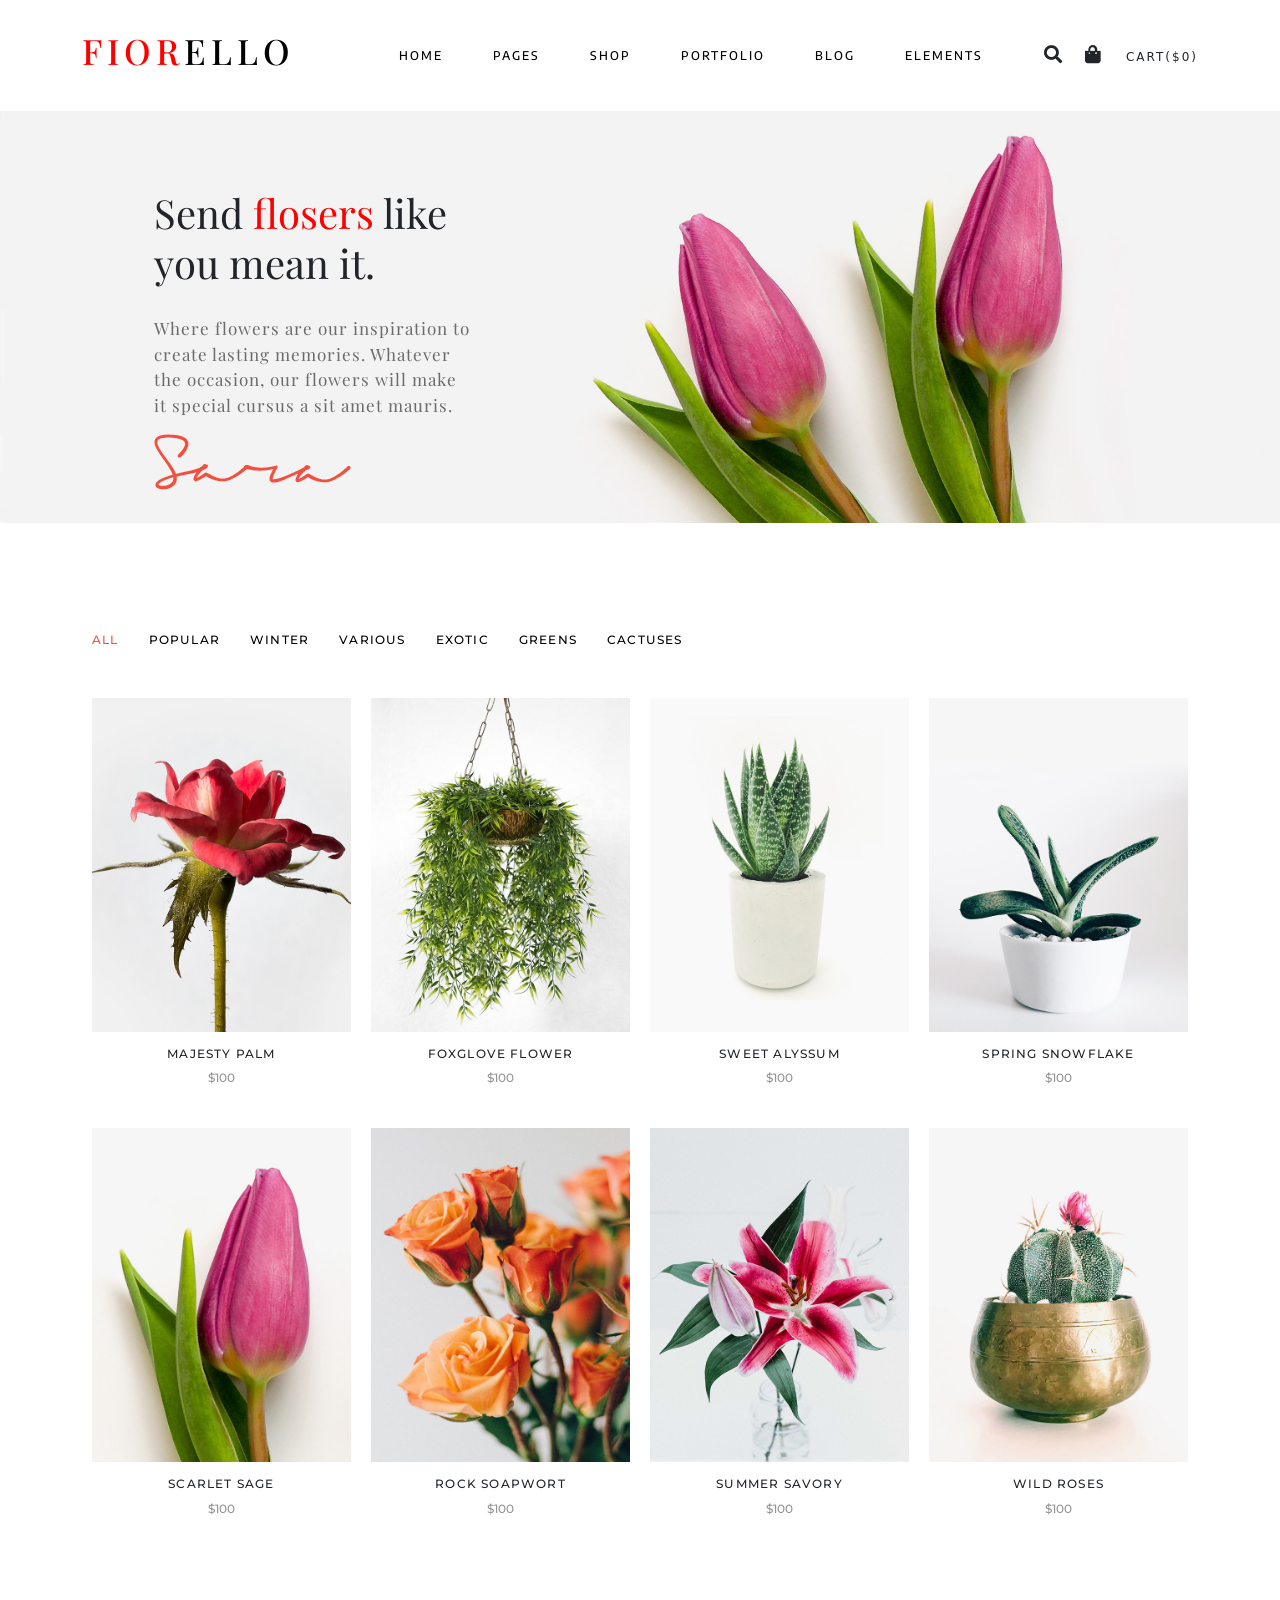
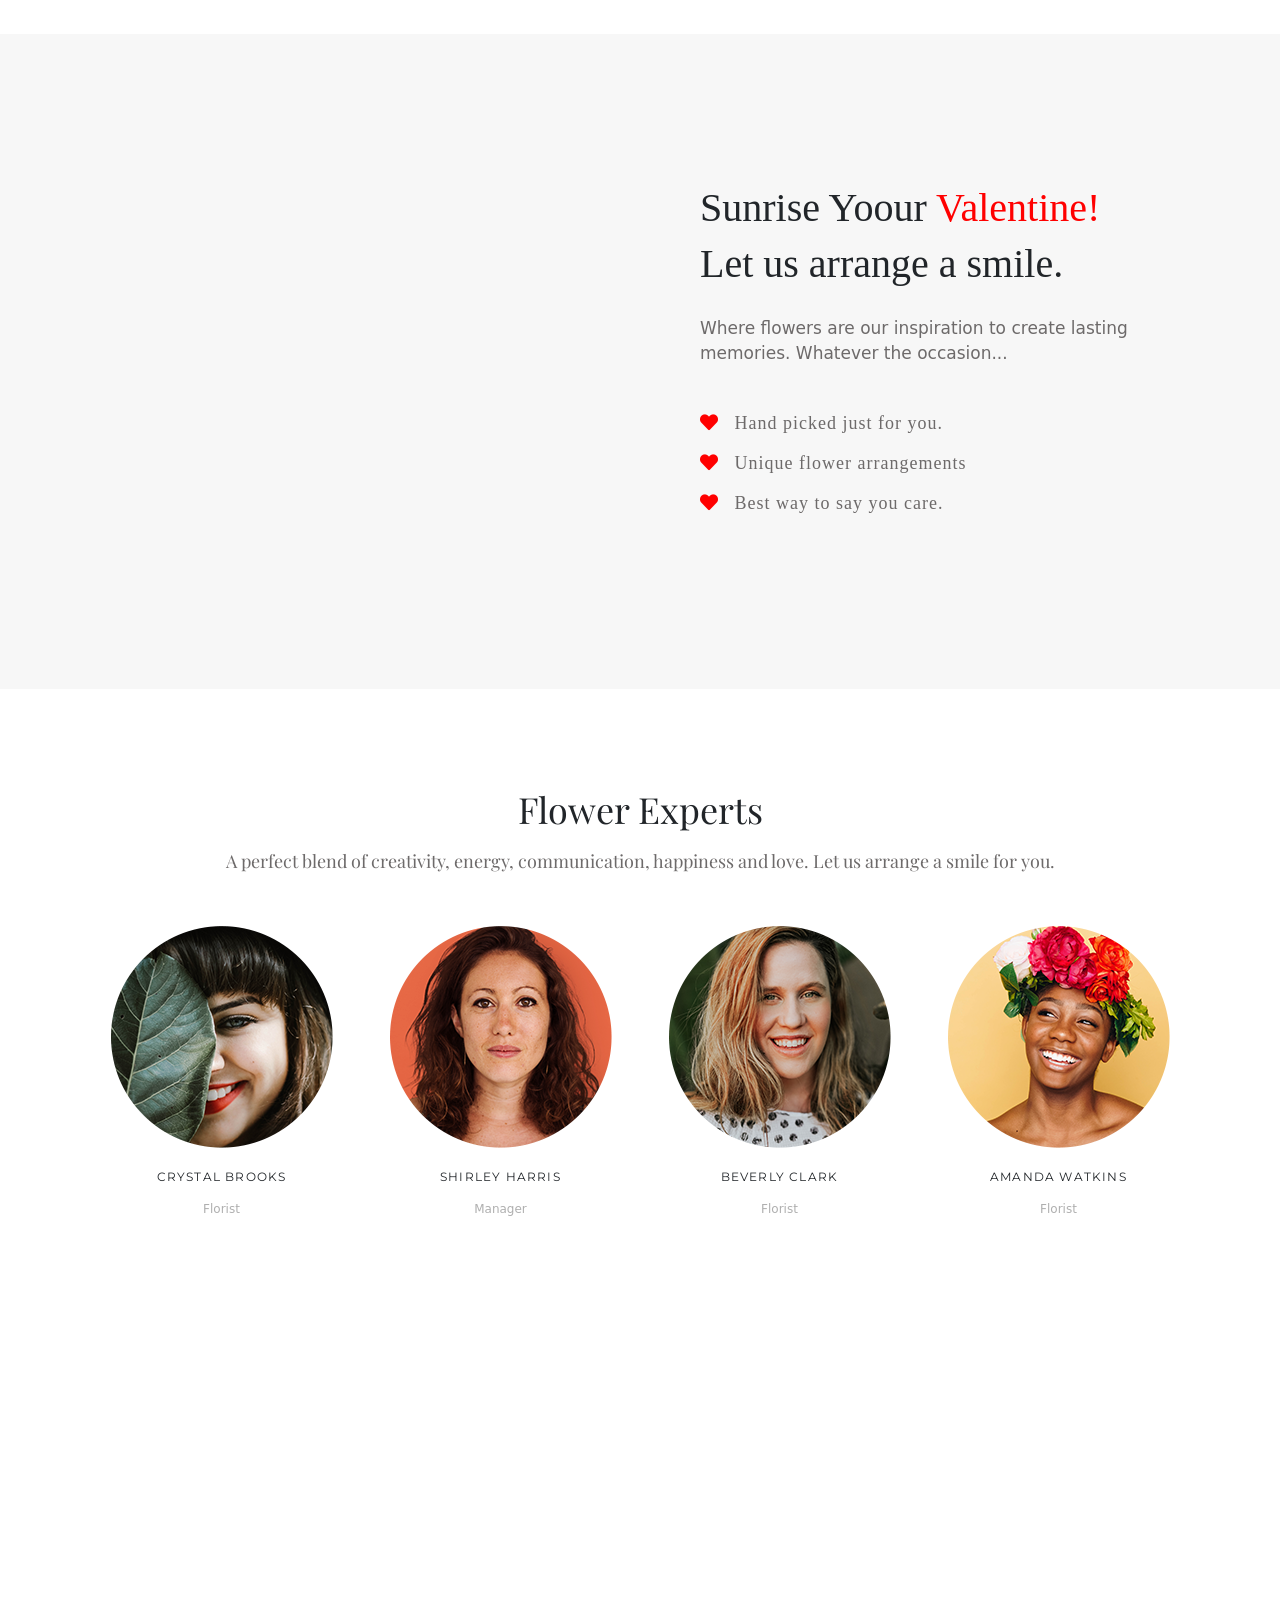
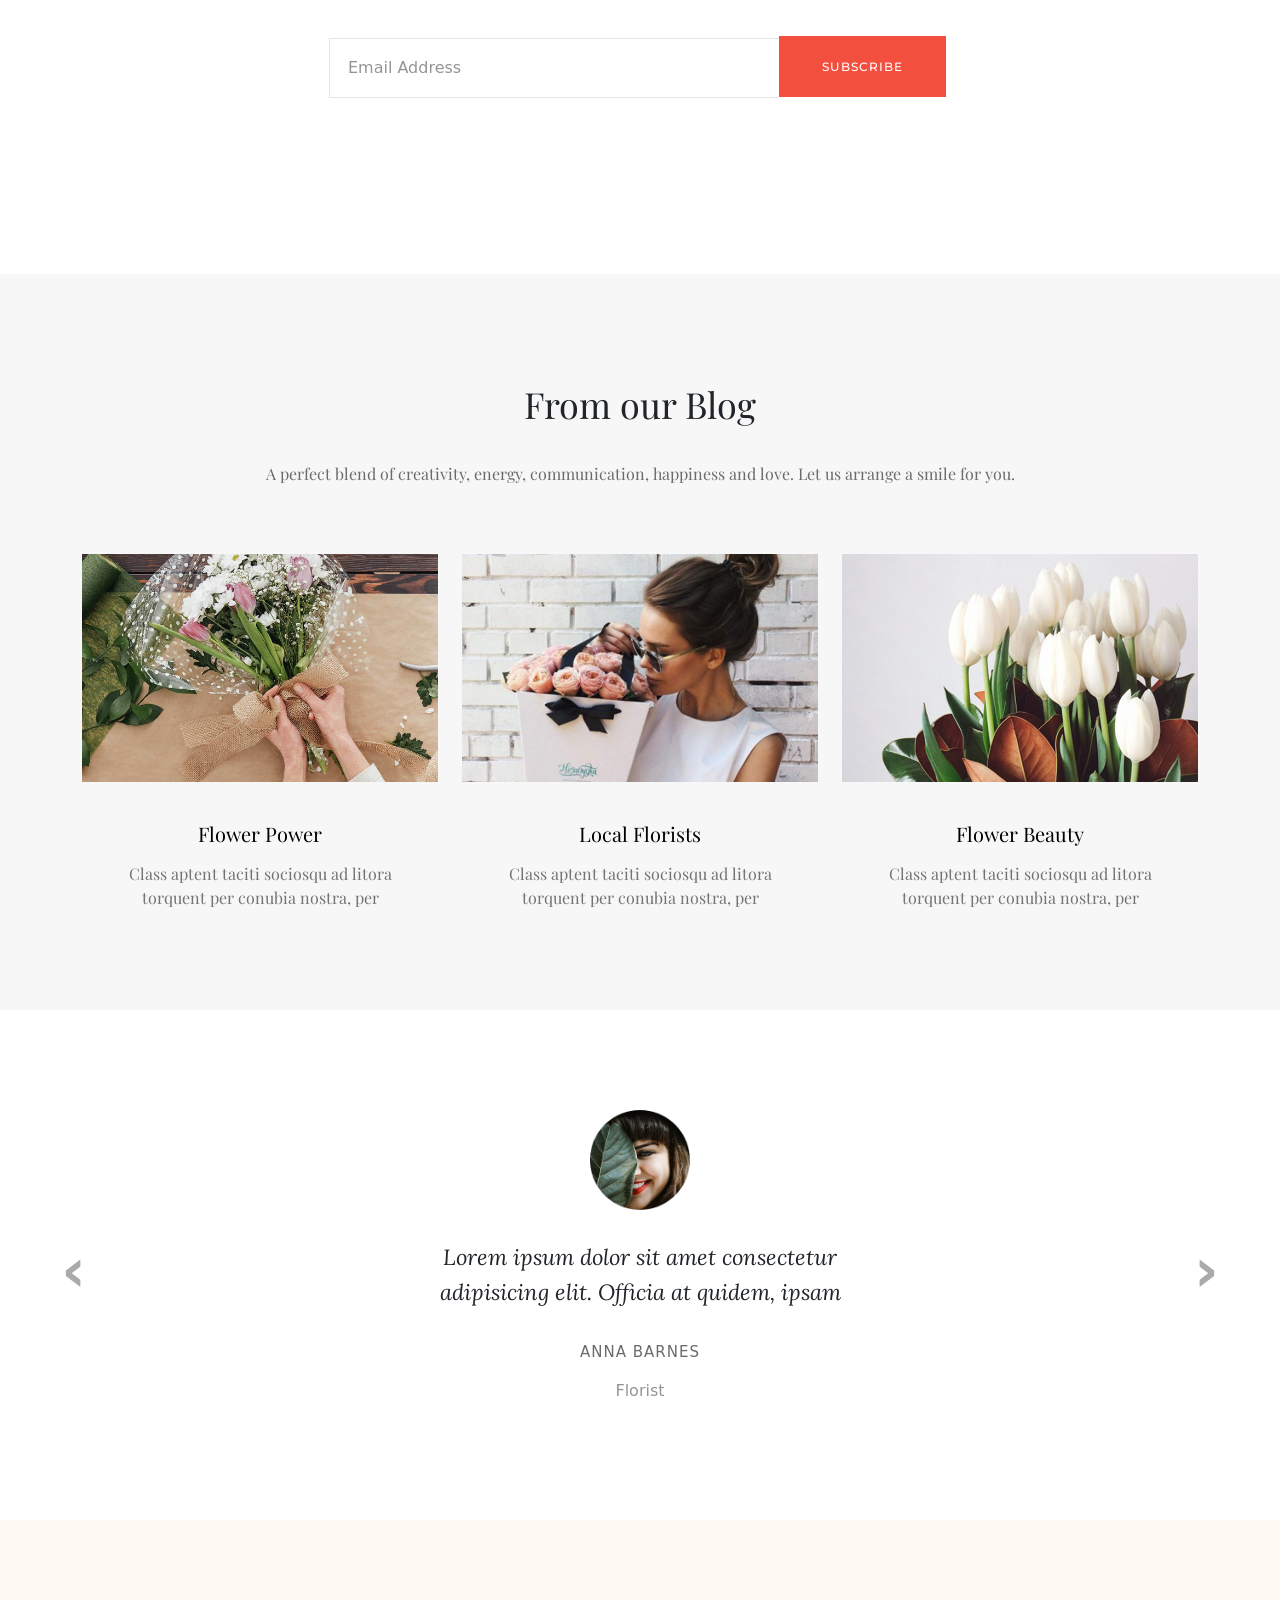
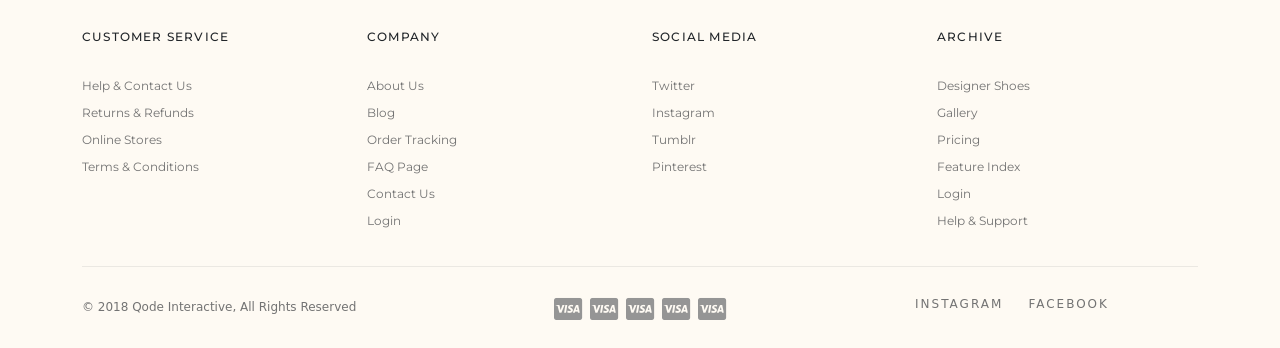
==== Home Page/index.html @ 2005b6a0 "Entrance yazi olcusu bugu,plugin duzelmis versiya" ====
<!DOCTYPE html>
<html lang="en">

<head>
    <meta charset="UTF-8">
    <meta http-equiv="X-UA-Compatible" content="IE=edge">
    <meta name="viewport" content="width=device-width, initial-scale=1.0">
    <link href="https://cdn.jsdelivr.net/npm/bootstrap@5.1.3/dist/css/bootstrap.min.css" rel="stylesheet"
        integrity="sha384-1BmE4kWBq78iYhFldvKuhfTAU6auU8tT94WrHftjDbrCEXSU1oBoqyl2QvZ6jIW3" crossorigin="anonymous">
    <link rel="stylesheet" href="https://use.fontawesome.com/releases/v5.15.4/css/all.css"
        integrity="sha384-DyZ88mC6Up2uqS4h/KRgHuoeGwBcD4Ng9SiP4dIRy0EXTlnuz47vAwmeGwVChigm" crossorigin="anonymous">

    <link rel="preconnect" href="https://fonts.googleapis.com">
    <link rel="preconnect" href="https://fonts.gstatic.com" crossorigin>
    <link rel="preconnect" href="https://fonts.googleapis.com">
    <link rel="preconnect" href="https://fonts.gstatic.com" crossorigin>
    <link
        href="https://fonts.googleapis.com/css2?family=Encode+Sans:wght@100;200;300;400;500;600;700;800&family=Montserrat:wght@400;500;600;700;800&family=Playfair+Display:wght@400;500;600;700;800&display=swap"
        rel="stylesheet">
    <link rel="preconnect" href="https://fonts.googleapis.com">
    <link rel="preconnect" href="https://fonts.gstatic.com" crossorigin>
    <link
        href="https://fonts.googleapis.com/css2?family=Encode+Sans:wght@100;200;300;400;500;600;700;800&family=Lora:ital,wght@0,400;0,500;0,600;1,400;1,500;1,600&family=Playfair+Display:ital,wght@0,400;0,500;0,600;0,700;0,800;1,400;1,500&display=swap"
        rel="stylesheet">
    <link rel="stylesheet" href="https://cdnjs.cloudflare.com/ajax/libs/OwlCarousel2/2.3.4/assets/owl.carousel.min.css"
        integrity="sha512-tS3S5qG0BlhnQROyJXvNjeEM4UpMXHrQfTGmbQ1gKmelCxlSEBUaxhRBj/EFTzpbP4RVSrpEikbmdJobCvhE3g=="
        crossorigin="anonymous" referrerpolicy="no-referrer" />
    <link rel="stylesheet" href="https://cdnjs.cloudflare.com/ajax/libs/OwlCarousel2/2.3.4/assets/owl.theme.default.css"
        integrity="sha512-OTcub78R3msOCtY3Tc6FzeDJ8N9qvQn1Ph49ou13xgA9VsH9+LRxoFU6EqLhW4+PKRfU+/HReXmSZXHEkpYoOA=="
        crossorigin="anonymous" referrerpolicy="no-referrer" />

    <link rel="stylesheet" href="./assets/SASS/main.css">
    <title>Document</title>
</head>

<body>
    <header>
        <div class="nav">
            <div class="container">
                <div class="row">
                    <div class="logo col-sm-3 col-3">
                        <h2>
                            <a href=""><span>FIOR</span>ELLO</a>
                        </h2>
                    </div>
                    <div class="nav-links col-lg-7">
                        <ul>
                            <li><a class="navAnc" href="#">HOME</a>
                                <ul class="sub">
                                    <li><a href="">Main Home</a></li>
                                    <li><a href="">Grid Home</a></li>
                                    <li><a href="">Flower Shop</a></li>
                                    <li><a href="">Animated Slider</a></li>
                                    <li><a href="">Metro Showcase</a></li>
                                    <li><a href="">Carousel Showcase</a></li>
                                    <li><a href="">Landing</a></li>
                                </ul>
                            </li>
                            <li><a class="navAnc" href="#">PAGES</a>
                                <ul class="sub">
                                    <li><a href="">About Us</a></li>
                                    <li><a href="">FAQ Page</a></li>
                                    <li><a href="">Contact Us</a></li>
                                </ul>
                            </li>

                            <!-- SHOPU DUZELTMEYE CALIS -->
                            <!-- <li><a class="navAnc" href="#">SHOP</a>
                                <ul class="dropdown-menu">
                                    <li>
                                        <div class="row">
                                            <div class="col-lg-2">
                                                <h5><a href="">Label</a></h5>
                                                <ul>
                                                    <li><a href="">item1</a></li>
                                                    <li><a href="">item1</a></li>
                                                    <li><a href="">item1</a></li>
                                                    <li><a href="">item1</a></li>
                                                    <li><a href="">item1</a></li>
                                                    <li><a href="">item1</a></li>
                                                    <li><a href="">item1</a></li>
                                                    <li><a href="">item1</a></li>
                                                    <li><a href="">item1</a></li>
                                                </ul>
                                            </div>
                                            <div class="col-lg-2">
                                                <h5><a href="">Label</a></h5>
                                                <ul>
                                                    <li><a href="">item1</a></li>
                                                    <li><a href="">item1</a></li>
                                                    <li><a href="">item1</a></li>
                                                    <li><a href="">item1</a></li>
                                                    <li><a href="">item1</a></li>
                                                </ul>
                                            </div>
                                            <div class="col-lg-2">
                                                <h5><a href="">Label</a></h5>
                                                <ul>
                                                    <li><a href="">item1</a></li>
                                                    <li><a href="">item1</a></li>
                                                    <li><a href="">item1</a></li>
                                                    <li><a href="">item1</a></li>
                                                    <li><a href="">item1</a></li>
                                                    <li><a href="">item1</a></li>
                                                    <li><a href="">item1</a></li>
                                                </ul>
                                            </div>
                                            <div class="col-lg-2">
                                                <h5><a href="">Label</a></h5>
                                                <ul>
                                                    <li><a href="">item1</a></li>
                                                    <li><a href="">item1</a></li>
                                                    <li><a href="">item1</a></li>
                                                    <li><a href="">item1</a></li>
                                                    <li><a href="">item1</a></li>
                                                    <li><a href="">item1</a></li>
                                                </ul>
                                            </div>
                                        </div>
                                    </li>
                                </ul>
                            </li> -->

                            <li><a class="navAnc" href="#">SHOP</a>
                                <ul class="sub">
                                    <li><a href="">Lorem</a></li>
                                    <li><a href="">Lorem</a></li>
                                    <li><a href="">Lorem</a></li>
                                    <li><a href="">Lorem</a></li>
                                    <li><a href="">Lorem</a></li>
                                    <li><a href="">Lorem</a></li>
                                </ul>
                            </li>
                            <li><a class="navAnc" href="#">PORTFOLIO</a>
                                <ul class="sub">
                                    <li><a href="">Standart</a></li>
                                    <li><a href="">Gallery</a></li>
                                    <li><a href="">Masonry</a></li>
                                    <li><a href="">Port Layouts <span class="navchvrnIcon"><i
                                                    class="fas fa-chevron-right"></i></span></a>
                                        <ul class="sub">
                                            <li><a href="">Two Columns</a></li>
                                            <li><a href="">Three Columns</a></li>
                                            <li><a href="">Four Columns</a></li>
                                        </ul>
                                    </li>
                                    <li><a href="">Portfolio Single <span class="navchvrnIcon"><i
                                                    class="fas fa-chevron-right"></i></span></a>
                                        <ul class="sub">
                                            <li><a href="">Lorem</a></li>
                                            <li><a href="">LoremLorem</a></li>
                                            <li><a href="">Fumns</a></li>
                                        </ul>
                                    </li>
                                </ul>
                            </li>
                            <li><a class="navAnc" href="#">BLOG</a>
                                <ul class="sub">
                                    <li><a href="">Masonry</a></li>
                                    <li><a href="">Standart</a></li>
                                    <li><a href="">Post Types</a></li>
                                </ul>
                            </li>
                            <li><a class="navAnc" href="#">ELEMENTS</a>
                                <ul class="sub">
                                    <li><a href="">Classic</a></li>
                                    <li><a href="">Infographic</a></li>
                                    <li><a href="">Interactive</a></li>
                                    <li><a href="">Typhegraphy</a></li>
                                    <li><a href="">Portfolio Single</a></li>
                                </ul>
                            </li>
                        </ul>
                    </div>

                    <div class="littleservices col-lg-2">
                        <div class="search">
                            <span><i class="fas fa-search icon"></i></span>
                        </div>
                        <div class="whishlist">
                            <p><i class="fas fa-shopping-bag icon"></i>CART($0)</p>
                        </div>
                    </div>

                    <div class="menuIcon col-sm-2 col-2">
                        <i class="fas fa-bars"></i>
                    </div>
                    <div class="menu">
                        <div class="close">
                            <i class="fas fa-times"></i>
                        </div>

                        <div class="menu-links">
                            <ul>

                                <li><a href="#" class="mlist">HOME <span><i
                                                class="fas fa-caret-right rightIcn ndeg"></i></span></a>
                                    <ul class="sub">
                                        <li><a href="">Main Home</a></li>
                                        <li><a href="">Grid Home</a></li>
                                        <li><a href="">Flower Shop</a></li>
                                        <li><a href="">Animated Slider</a></li>
                                        <li><a href="">Metro Showcase</a></li>
                                        <li><a href="">Carousel Showcase</a></li>
                                        <li><a href="">Landing</a></li>
                                    </ul>
                                </li>

                                <li><a href="#" class="mlist">PAGES<span><i
                                                class="fas fa-caret-right rightIcn ndeg"></i></span></a>
                                    <ul class="sub">
                                        <li><a href="">About Us</a></li>
                                        <li><a href="">FAQ Page</a></li>
                                        <li><a href="">Contact Us</a></li>
                                    </ul>
                                </li>

                                <li><a href="#">SHOP <span><i class="fas fa-caret-right rightIcn ndeg"></i></span></a>

                                </li>

                                <li><a href="#" class="mlist">PORTFOLIO<span><i
                                                class="fas fa-caret-right rightIcn ndeg"></i></span></a>
                                    <ul class="sub">
                                        <li><a href="">Standart</a></li>
                                        <li><a href="">Gallery</a></li>
                                        <li><a href="">Masonry</a></li>
                                        <li><a href="" class="mlist">Port Layouts</a>
                                            <ul class="sub">
                                                <li><a href="">Two Columns</a></li>
                                                <li><a href="">Three Columns</a></li>
                                                <li><a href="">Four Columns</a></li>
                                            </ul>
                                        </li>
                                        <li><a href="" class="mlist">Portfolio Single</a>
                                            <ul class="sub">
                                                <li><a href="">Lorem</a></li>
                                                <li><a href="">LoremLorem</a></li>
                                                <li><a href="">Fumns</a></li>
                                            </ul>
                                        </li>
                                    </ul>
                                </li>

                                <li><a href="#" class="mlist">BLOG<span><i
                                                class="fas fa-caret-right rightIcn ndeg rightIcn ndeg"></i></span></a>
                                    <ul class="sub">
                                        <li><a href="">Masonry</a></li>
                                        <li><a href="">Standart</a></li>
                                        <li><a href="">Post Types</a></li>
                                    </ul>
                                </li>

                                <li><a href="#" class="mlist">ELEMENTS<span><i
                                                class="fas fa-caret-right rightIcn ndeg"></i></span></a>
                                    <ul class="sub">
                                        <li><a href="">Classic</a></li>
                                        <li><a href="">Infographic</a></li>
                                        <li><a href="">Interactive</a></li>
                                        <li><a href="">Typhegraphy</a></li>
                                        <li><a href="">Portfolio Single</a></li>
                                    </ul>
                                </li>

                            </ul>
                        </div>
                    </div>
                </div>
            </div>
        </div>
    </header>

    <section id="entrance">
        <div class="content col-xl-3 col-lg-4 col-md-4">
            <h3 class="heading">Send <span>flosers </span>like you mean it.</h3>
            <div class="info ">
                <p>Where flowers are our inspiration to create lasting memories. Whatever the occasion,
                    our
                    flowers will make it special cursus a sit amet mauris. </p>
            </div>
            <div class="img">
                <img src="./assets/images/h2-sign-img.png" alt="">
            </div>
        </div>

        <div class="main">
            <div id="slidertype1" style="display:none">
                <img src=".//assets/images/h3-slider-background.jpg" alt="">
            </div>
            <div id="slidertype2" style="display:none">
                <img src="./assets/images/h3-slider-background-2.jpg" alt="">
            </div>
            <div id="slidertype3" style="display:none">
                <img src="./assets/images/h3-slider-background-3.jpg" alt="">
            </div>
        </div>
    </section>
    <section id="products">
        <div class="container">
            <div class="row">
                <div class="products">
                    <div class="top">
                        <div class="headcategory">
                            <ul>
                                <div class="category-title active" id="all">
                                    <li>ALL</li>
                                </div>
                                <div class="category-title" id="popular">
                                    <li>POPULAR</li>
                                </div>
                                <div class="category-title" id="winter">
                                    <li>WINTER</li>
                                </div>
                                <div class="category-title" id="various">
                                    <li>VARIOUS</li>
                                </div>
                                <div class="category-title" id="exotic">
                                    <li>EXOTIC</li>
                                </div>
                                <div class="category-title" id="greens">
                                    <li>GREENS</li>
                                </div>
                                <div class="category-title" id="cactuses">
                                    <li>CACTUSES</li>
                                </div>
                            </ul>
                        </div>
                        <!-- <div class="filter col-lg-6">
                            <ul>
                                <li> <a href="">FILTER</a>
                                    <div class="filterby">

                                    </div>
                                </li>
                            </ul>
                        </div> -->
                    </div>

                    <div class="posts-collect">

                        <div class="all popular winter greens col-lg-3 col-md-4 col-sm-6">
                            <div class="post-img">
                                <img src="./assets/images/shop-7-img.jpg" alt="">
                            </div>
                            <div class="flower-info">
                                <h5 class="name">MAJESTY PALM</h5>
                                <p class="price">$100</p>
                            </div>
                        </div>

                        <div class="all popular winter col-lg-3 col-md-4 col-sm-6">
                            <div class="post-img">
                                <img src="./assets/images/shop-8-img.jpg" alt="">
                            </div>
                            <div class="flower-info">
                                <h5 class="name">FOXGLOVE FLOWER</h5>
                                <p class="price">$100</p>
                            </div>
                        </div>
                        <div class="all popular winter col-lg-3 col-md-4 col-sm-6">
                            <div class="post-img">
                                <img src="./assets/images/shop-9-img.jpg" alt="">
                            </div>
                            <div class="flower-info">
                                <h5 class="name">SWEET ALYSSUM</h5>
                                <p class="price">$100</p>
                            </div>
                        </div>

                        <div class="all popular greens col-lg-3 col-md-4 col-sm-6">
                            <div class="post-img">
                                <img src="./assets/images/shop-10-img.jpg" alt="">
                            </div>
                            <div class="flower-info">
                                <h5 class="name">SPRING SNOWFLAKE</h5>
                                <p class="price">$100</p>
                            </div>
                        </div>
                        <div class="all popular various exotic col-lg-3 col-md-4 col-sm-6">
                            <div class="post-img">
                                <img src="./assets/images/shop-11-img.jpg" alt="">
                            </div>
                            <div class="flower-info">
                                <h5 class="name">SCARLET SAGE</h5>
                                <p class="price">$100</p>
                            </div>
                        </div>
                        <div class="all various cactuses col-lg-3 col-md-4 col-sm-6">
                            <div class="post-img">
                                <img src="./assets/images/shop-12-img.jpg" alt="">
                            </div>
                            <div class="flower-info">
                                <h5 class="name">ROCK SOAPWORT</h5>
                                <p class="price">$100</p>
                            </div>
                        </div>
                        <div class="all various greens col-lg-3 col-md-4 col-sm-6">
                            <div class="post-img">
                                <img src="./assets/images/shop-13-img.jpg" alt="">
                            </div>
                            <div class="flower-info">
                                <h5 class="name">SUMMER SAVORY</h5>
                                <p class="price">$100</p>
                            </div>
                        </div>
                        <div class="all various exotic col-lg-3 col-md-4 col-sm-6">
                            <div class="post-img">
                                <img src="./assets/images/shop-14-img.jpg" alt="">
                            </div>
                            <div class="flower-info">
                                <h5 class="name">WILD ROSES</h5>
                                <p class="price">$100</p>
                            </div>
                        </div>
                    </div>
                </div>
            </div>
        </div>

    </section>
    <section id="valentine">
        <div class="container">
            <div class="row">
                <div class="movie col-lg-6">
                    <iframe width="660" height="415" src="https://www.youtube.com/embed/K-0cjGCNYfs"
                        title="YouTube video player" frameborder="0"
                        allow="accelerometer; autoplay; clipboard-write; encrypted-media; gyroscope; picture-in-picture"
                        allowfullscreen></iframe>
                </div>
                <div class="content col-lg-6">
                    <div class="heading">
                        <h2>Sunrise Yoour <span>Valentine!</span></h2>
                        <h2>Let us arrange a smile.</h2>
                    </div>
                    <div class="info">
                        <p>Where flowers are our inspiration to create lasting memories. Whatever the occasion...</p>
                    </div>
                    <div class="vlist">
                        <ul>
                            <li><span><i class="fas fa-heart"></i></span> Hand picked just for you.</li>
                            <li><span><i class="fas fa-heart"></i></span> Unique flower arrangements</li>
                            <li><span><i class="fas fa-heart"></i></span> Best way to say you care.</li>
                        </ul>
                    </div>
                </div>
            </div>
        </div>
    </section>
    <section id="experts">
        <div class="container">
            <h1 class="heading">
                Flower Experts
            </h1>
            <p class="info">A perfect blend of creativity, energy, communication, happiness and love. Let us arrange a
                smile for you.
            </p>
            <div class="row">
                <div class="box-container">
                    <div class="box col-lg-3 col-sm-6 col-md-6">
                        <img src="./assets/images/h3-team-img-1.png" alt="">
                        <h4>CRYSTAL BROOKS</h4>
                        <p class="work">Florist</p>
                    </div>
                    <div class="box col-lg-3 col-sm-6 col-md-6">
                        <img src="./assets/images/h3-team-img-2.png" alt="">
                        <h4>SHIRLEY HARRIS</h4>
                        <p class="work">Manager</p>
                    </div>
                    <div class="box col-lg-3 col-sm-6 col-md-6">
                        <img src="./assets/images/h3-team-img-3.png" alt="">
                        <h4>BEVERLY CLARK</h4>
                        <p class="work">Florist</p>
                    </div>
                    <div class="box col-lg-3 col-sm-6 col-md-6">
                        <img src="./assets/images/h3-team-img-4.png" alt="">
                        <h4>AMANDA WATKINS</h4>
                        <p class="work">Florist</p>
                    </div>
                </div>
            </div>
        </div>
    </section>
    <section id="subscribe">
        <div class="parallax-window Subscribe" data-parallax="scroll"
            data-image-src="./assets/images/h3-background-img.jpg">
            <div class="content">
                <h3>Join The Colorful Bunch!</h3>
                <div class="beeingsubs">
                    <input class="subsEmail" type="email" required placeholder="Email Address">
                    <input class="subEmbtn" type="submit" value="SUBSCRIBE">
                </div>
            </div>
        </div>
    </section>
    <section id="blogposts">
        <div class="container">
            <div class="blogUp">
                <h3>From our Blog</h3>
                <p>A perfect blend of creativity, energy, communication, happiness and love. Let us arrange a smile for
                    you.</p>
            </div>
            <div class="row">
                <div class="blog col-lg-4 col-md-6 col-sm-6 col-12"><a href="">
                        <figure><img class="img" src="./assets/images/blog-feature-img-1.jpg" alt=""></figure>

                    </a>
                    <div class="heading">
                        <a href="">
                            <h4>Flower Power</h4>
                        </a>
                    </div>
                    <div class="info">Class aptent taciti sociosqu ad litora torquent per conubia nostra, per</div>
                </div>

                <div class="blog col-lg-4 col-md-6 col-sm-6 col-12"><a href="">
                        <figure>
                            <img class="img" src="./assets/images/blog-feature-img-3.jpg" alt="">
                        </figure>

                    </a>
                    <div class="heading">
                        <a href="">
                            <h4>Local Florists</h4>
                        </a>
                    </div>
                    <div class="info">Class aptent taciti sociosqu ad litora torquent per conubia nostra, per</div>
                </div>

                <div class="blog col-lg-4 col-md-6 col-sm-6 col-12"><a href="">
                        <figure><img class="img" src="./assets/images/blog-feature-img-4.jpg" alt=""></figure>
                    </a>
                    <div class="heading">
                        <a href="">
                            <h4>Flower Beauty</h4>
                        </a>
                    </div>
                    <div class="info">Class aptent taciti sociosqu ad litora torquent per conubia nostra, per</div>
                </div>

            </div>
        </div>
    </section>
    <section id="reviews">
        <div class="owl-carousel owl-theme">
            <div class="item ">
                <div class="Slide">
                    <img src="./assets/images/h3-team-img-1.png" alt="">
                    <p class="info">Lorem ipsum dolor sit amet consectetur adipisicing elit. Officia at quidem,
                        ipsam
                    </p>
                    <p class="name">ANNA BARNES</p>
                    <p class="work">Florist</p>
                </div>
            </div>
            <div class="item">
                <div class="Slide">
                    <img src="./assets/images/h3-team-img-2.png" alt="">
                    <p class="info">Lorem ipsum dolor sit amet consectetur adipisicing elit. Officia at quidem,
                        ipsam
                    </p>
                    <p class="name">ANNA BARNES</p>
                    <p class="work">Florist</p>
                </div>
            </div>
        </div>
    </section>
    <footer>
        <div class="container">
            <div class="row">
                <div class="customservice col-lg-3 col-md-6 col-sm-6">
                    <h5>CUSTOMER SERVICE</h5>
                    <ul>
                        <li><a href="">Help & Contact Us</a></li>
                        <li><a href="">Returns & Refunds</a></li>
                        <li><a href="">Online Stores</a></li>
                        <li><a href="">Terms & Conditions</a></li>
                    </ul>
                </div>
                <div class="company col-lg-3 col-md-6 col-sm-6">
                    <h5>COMPANY</h5>
                    <ul>
                        <li><a href="">About Us</a></li>
                        <li><a href="">Blog</a></li>
                        <li><a href="">Order Tracking</a></li>
                        <li><a href="">FAQ Page</a></li>
                        <li><a href="">Contact Us</a></li>
                        <li><a href="">Login</a></li>
                    </ul>
                </div>
                <div class="socialmedia col-lg-3 col-md-6 col-sm-6">
                    <h5>SOCIAL MEDIA</h5>
                    <ul>
                        <li><a href="">Twitter</a></li>
                        <li><a href="">Instagram</a></li>
                        <li><a href="">Tumblr</a></li>
                        <li><a href="">Pinterest</a></li>
                    </ul>
                </div>
                <div class="archive col-lg-3 col-md-6 col-sm-6">
                    <h5>ARCHIVE</h5>
                    <ul>
                        <li><a href="">Designer Shoes</a></li>
                        <li><a href="">Gallery</a></li>
                        <li><a href="">Pricing</a></li>
                        <li><a href="">Feature Index</a></li>
                        <li><a href="">Login</a></li>
                        <li><a href="">Help & Support</a></li>
                    </ul>
                </div>
            </div>
            <hr style="color: rgb(177, 176, 176);">
            <div class="bottom-footer">
                <div class="info col-lg-4 col-md-4 col-sm-12 col-12">
                    <p>© 2018 Qode Interactive, All Rights Reserved</p>
                </div>
                <div class="bankCards col-lg-4 col-md-4  col-sm-12 col-12">
                    <i class="fab fa-cc-visa"></i>
                    <i class="fab fa-cc-visa"></i>
                    <i class="fab fa-cc-visa"></i>
                    <i class="fab fa-cc-visa"></i>
                    <i class="fab fa-cc-visa"></i>
                </div>
                <div class="socials col-lg-4 col-md-4 col-sm-12 col-12">
                    <a href="">INSTAGRAM</a>
                    <a href="">FACEBOOK</a>
                </div>
            </div>
        </div>
    </footer>


    <!-- plugin sirasi pozulduqca butun her sey bir birine qarisir -->
    <!-- jquery -->
    <script src="https://cdnjs.cloudflare.com/ajax/libs/jquery/3.6.0/jquery.min.js"
        integrity="sha512-894YE6QWD5I59HgZOGReFYm4dnWc1Qt5NtvYSaNcOP+u1T9qYdvdihz0PPSiiqn/+/3e7Jo4EaG7TubfWGUrMQ=="
        crossorigin="anonymous" referrerpolicy="no-referrer"></script>
    <!-- parallax -->
    <script src="./assets/JS/parallax.js"></script>
    <!-- js  -->
    <script src="./assets/JS/script.js"></script>
    <!-- fadein -->
    <script src="https://code.jquery.com/jquery-2.2.0.min.js"></script>
    <script src="./fadein/Fadeplugin.js"></script>
    <script type="text/javascript" src="slide.js" charset="UTF-8"></script>

    <!-- owl carousel -->
    <script src="https://cdnjs.cloudflare.com/ajax/libs/OwlCarousel2/2.3.4/owl.carousel.min.js"
        integrity="sha512-bPs7Ae6pVvhOSiIcyUClR7/q2OAsRiovw4vAkX+zJbw3ShAeeqezq50RIIcIURq7Oa20rW2n2q+fyXBNcU9lrw=="
        crossorigin="anonymous" referrerpolicy="no-referrer"></script>




</body>

</html>
---- Home Page/assets/SASS/main.css ----
* {
  margin: 0px;
  padding: 0px;
  -webkit-box-sizing: border-box;
          box-sizing: border-box;
}

html {
  scroll-behavior: smooth;
}

body {
  height: 100vh;
}

header {
  background-color: #fff;
  position: -webkit-sticky;
  position: sticky;
  top: 0px;
  z-index: 10000;
}

header .container {
  padding-top: 30px;
  padding-bottom: 30px;
}

header .container .row {
  -webkit-box-pack: justify;
      -ms-flex-pack: justify;
          justify-content: space-between;
}

header .container .row .logo {
  display: -webkit-box;
  display: -ms-flexbox;
  display: flex;
  -webkit-box-align: center;
      -ms-flex-align: center;
          align-items: center;
  margin: 0px;
}

header .container .row .logo h2 a {
  font-family: "Playfair Display", serif;
  text-decoration: none;
  letter-spacing: 5px;
  font-size: 35px;
  color: black;
}

header .container .row .logo h2 a span {
  color: red;
}

header .container .row .nav-links {
  display: -webkit-box;
  display: -ms-flexbox;
  display: flex;
  -webkit-box-pack: end;
      -ms-flex-pack: end;
          justify-content: flex-end;
  -webkit-box-align: center;
      -ms-flex-align: center;
          align-items: center;
}

header .container .row .nav-links ul {
  display: -webkit-box;
  display: -ms-flexbox;
  display: flex;
  margin: 0px;
  padding: 0px;
}

header .container .row .nav-links ul .navchvrnIcon {
  position: absolute;
  right: 25px;
  font-size: 8px;
}

header .container .row .nav-links ul .navAnc {
  color: black !important;
}

header .container .row .nav-links ul li {
  background: white;
  position: relative;
  line-height: 20px;
  list-style: none;
  display: inline-block;
}

header .container .row .nav-links ul li a {
  display: block;
  text-decoration: none;
  color: #737373;
  font-family: "Encode Sans", sans-serif;
  letter-spacing: 2px;
  font-size: 75%;
  font-weight: 500;
  padding: 0 25px;
  height: 100%;
  line-height: 40px;
}

header .container .row .nav-links ul li ul {
  list-style: none;
  padding: 0px;
  display: none;
  position: absolute;
}

header .container .row .nav-links ul li ul li {
  line-height: 30px;
  position: relative;
  display: list-item;
  width: 200px;
}

header .container .row .nav-links ul li ul li ul {
  left: 200px;
}

header .container .row .nav-links ul li ul li ul li {
  position: relative;
  top: -50px;
}

header .container .row .littleservices {
  display: -webkit-box;
  display: -ms-flexbox;
  display: flex;
  -webkit-box-align: center;
      -ms-flex-align: center;
          align-items: center;
  -webkit-box-pack: end;
      -ms-flex-pack: end;
          justify-content: flex-end;
}

header .container .row .littleservices .search {
  cursor: pointer;
  margin-right: 23px;
}

header .container .row .littleservices .search .icon {
  font-size: 18px;
}

header .container .row .littleservices .whishlist {
  cursor: pointer;
}

header .container .row .littleservices .whishlist p {
  margin: 0px;
  letter-spacing: 2px;
  font-size: 75%;
}

header .container .row .littleservices .whishlist p i {
  font-size: 18px;
  margin-right: 23px;
}

header .container .row .menuIcon {
  display: none;
}

header .container .row .menu {
  display: none;
  -webkit-transform: translateX(100%);
          transform: translateX(100%);
  background-color: white;
  position: fixed;
  top: 0;
  right: 0;
  height: 100vh;
  width: 400px;
  -webkit-transition: 0.3s;
  transition: 0.3s;
  overflow: hidden;
  padding: 56px 51px 80px 75px;
}

header .container .row .menu .close {
  position: absolute;
  top: 20px;
  right: 20px;
}

header .container .row .menu .close i {
  color: red;
  font-size: 18px;
  cursor: pointer;
}

header .container .row .menu .menu-links ul {
  padding: 0px;
}

header .container .row .menu .menu-links ul span {
  font-size: 12px;
  margin-left: 5px;
}

header .container .row .menu .menu-links ul li {
  list-style: none;
}

header .container .row .menu .menu-links ul li .sub li a {
  color: gray;
  font-size: 14px;
}

header .container .row .menu .menu-links ul li a {
  text-decoration: none;
  color: black;
  line-height: 3;
}

.active {
  -webkit-transform: translateX(0%) !important;
          transform: translateX(0%) !important;
}

.ndeg {
  -webkit-transform: rotate(0deg);
          transform: rotate(0deg);
  -webkit-transition: -webkit-transform 200ms cubic-bezier(0.4, 0, 0.2, 1) 0ms;
  transition: -webkit-transform 200ms cubic-bezier(0.4, 0, 0.2, 1) 0ms;
  transition: transform 200ms cubic-bezier(0.4, 0, 0.2, 1) 0ms;
  transition: transform 200ms cubic-bezier(0.4, 0, 0.2, 1) 0ms, -webkit-transform 200ms cubic-bezier(0.4, 0, 0.2, 1) 0ms;
}

.udeg {
  -webkit-transform: rotate(90deg);
          transform: rotate(90deg);
  -webkit-transition: -webkit-transform 200ms cubic-bezier(0.4, 0, 0.2, 1) 0ms;
  transition: -webkit-transform 200ms cubic-bezier(0.4, 0, 0.2, 1) 0ms;
  transition: transform 200ms cubic-bezier(0.4, 0, 0.2, 1) 0ms;
  transition: transform 200ms cubic-bezier(0.4, 0, 0.2, 1) 0ms, -webkit-transform 200ms cubic-bezier(0.4, 0, 0.2, 1) 0ms;
}

#entrance {
  padding-bottom: 100px;
  position: relative;
}

#entrance .main {
  max-width: 100vw !important;
  -ms-flex-item-align: center;
      -ms-grid-row-align: center;
      align-self: center;
}

#entrance .main img {
  width: 100% !important;
}

#entrance .content {
  z-index: 2;
  position: absolute;
  -webkit-transform: translateY(-50);
          transform: translateY(-50);
  top: 15%;
  left: 12%;
  max-height: 100%;
}

#entrance .content .heading {
  font-family: "Playfair Display", serif;
  font-size: 40px;
  line-height: 50px;
  font-weight: 400;
}

#entrance .content .heading span {
  font-family: "Playfair Display", serif;
  color: red;
}

#entrance .content .info {
  padding-top: 20px;
  font-family: "Playfair Display", serif;
  letter-spacing: 1px;
  color: #6d6a6a;
  font-size: 17px;
}

#entrance .content .img {
  top: 10px;
  width: 197px;
  height: 56px;
}

#products {
  padding-bottom: 100px;
}

#products .products .top {
  display: -webkit-box;
  display: -ms-flexbox;
  display: flex;
}

#products .products .top .headcategory {
  display: -webkit-box;
  display: -ms-flexbox;
  display: flex;
}

#products .products .top .headcategory ul {
  display: -webkit-box;
  display: -ms-flexbox;
  display: flex;
  -ms-flex-wrap: wrap;
      flex-wrap: wrap;
  -webkit-box-pack: start;
      -ms-flex-pack: start;
          justify-content: flex-start;
  padding-left: 0px;
}

#products .products .top .headcategory ul .active li {
  color: #f34f3f !important;
}

#products .products .top .headcategory ul .category-title {
  padding: 2px 15px;
}

#products .products .top .headcategory ul .category-title:first-child {
  padding-left: 10px !important;
}

#products .products .top .headcategory ul .category-title li {
  cursor: pointer;
  background: white;
  list-style: none;
  line-height: 30px;
  font-size: 12px;
  letter-spacing: 0.1em;
  text-decoration: none;
  color: black;
  text-transform: uppercase;
  font-weight: 500;
  font-family: "Montserrat", sans-serif;
  -webkit-transition: 0.3s;
  transition: 0.3s;
}

#products .products .top .headcategory ul .category-title li:hover {
  color: #f34f3f;
}

#products .products .top .filter ul li {
  background: white;
  list-style: none;
}

#products .products .top .filter ul li a {
  font-size: 12px;
  letter-spacing: 0.1em;
  text-decoration: none;
  color: black;
  text-transform: uppercase;
  font-weight: 500;
  font-family: "Montserrat", sans-serif;
}

#products .products .posts-collect {
  display: -webkit-box;
  display: -ms-flexbox;
  display: flex;
  -ms-flex-wrap: wrap;
      flex-wrap: wrap;
  -webkit-box-pack: start;
      -ms-flex-pack: start;
          justify-content: flex-start;
}

#products .products .posts-collect .all {
  padding: 0px 10px;
}

#products .products .posts-collect .all .post-img {
  padding-top: 25px;
}

#products .products .posts-collect .all .post-img img {
  width: 100%;
}

#products .products .posts-collect .all .name {
  padding-top: 15px;
  text-align: center;
  font-size: 12px;
  letter-spacing: 0.1em;
  font-weight: 500;
  font-family: "Montserrat", sans-serif;
}

#products .products .posts-collect .all .price {
  text-align: center;
  font-size: 12px;
  font-weight: 500;
  font-family: "Montserrat", sans-serif;
  color: #959595;
}

#valentine {
  padding-top: 120px;
  padding-bottom: 120px;
  background-color: #f7f7f7;
}

#valentine .row {
  -webkit-box-align: center;
      -ms-flex-align: center;
          align-items: center;
}

#valentine .row .movie {
  display: -webkit-box;
  display: -ms-flexbox;
  display: flex;
  -webkit-box-pack: center;
      -ms-flex-pack: center;
          justify-content: center;
}

#valentine .row .content {
  padding-left: 60px;
}

#valentine .row .content .heading h2 {
  font-family: serif;
  font-size: 40px;
}

#valentine .row .content .heading h2 span {
  color: red;
}

#valentine .row .content .info {
  padding-top: 20px;
  padding-bottom: 20px;
  color: #6d6a6a;
  font-size: 17px;
}

#valentine .row .content .vlist ul {
  padding-left: 0px;
  line-height: 40px;
  list-style: none;
}

#valentine .row .content .vlist ul li {
  color: #6d6a6a;
  font-size: 18px;
  font-family: serif;
  letter-spacing: 1px;
}

#valentine .row .content .vlist ul li span {
  font-size: 18px;
  margin-right: 10px;
  color: red;
}

#experts .container {
  text-align: center;
}

#experts .container h1 {
  padding-top: 100px;
  font-weight: 400;
  line-height: 40px;
  font-family: "Playfair Display", serif;
  font-size: 36px;
}

#experts .container .info {
  margin: 18px 0 0;
  font-size: 18px;
  color: #6d6a6a;
  font-family: "Playfair Display", serif;
  line-height: 29px;
}

#experts .container .row .box-container {
  display: -webkit-box;
  display: -ms-flexbox;
  display: flex;
  -ms-flex-wrap: wrap;
      flex-wrap: wrap;
  -webkit-box-pack: space-evenly;
      -ms-flex-pack: space-evenly;
          justify-content: space-evenly;
}

#experts .container .row .box-container .box {
  padding-top: 50px;
  -webkit-box-sizing: border-box;
          box-sizing: border-box;
  text-align: center;
}

#experts .container .row .box-container .box img {
  width: 222px;
  height: 222px;
  max-width: 222px;
}

#experts .container .row .box-container .box h4 {
  padding-top: 22px;
  font-size: 12px;
  font-weight: 400;
  letter-spacing: 0.1em;
  font-family: "Montserrat", sans-serif;
}

#experts .container .row .box-container .box .work {
  padding-top: 8px;
  font-size: 12px;
  color: #afafaf;
}

#subscribe {
  padding-top: 140px;
}

#subscribe .Subscribe {
  min-height: 500px;
  background: transparent;
  display: -webkit-box;
  display: -ms-flexbox;
  display: flex;
  -webkit-box-pack: center;
      -ms-flex-pack: center;
          justify-content: center;
  -webkit-box-align: center;
      -ms-flex-align: center;
          align-items: center;
}

#subscribe .Subscribe h3 {
  text-align: center;
  color: white;
  font-weight: 400;
  line-height: 40px;
  font-size: 30px;
  font-family: "Playfair Display", serif;
  padding: 20px 20px;
}

#subscribe .Subscribe .beeingsubs .subsEmail {
  width: 450px;
  padding: 17px 18px;
  border: 1px solid #e6e5e5;
  border-right: 0px;
  outline: none;
}

#subscribe .Subscribe .beeingsubs .subsEmail::-webkit-input-placeholder {
  color: #959595;
  font-weight: 300;
}

#subscribe .Subscribe .beeingsubs .subEmbtn {
  height: 61px;
  padding: 0px 42px;
  font-size: 12px;
  color: white;
  font-weight: 500;
  letter-spacing: 1px;
  font-family: "Montserrat", sans-serif;
  position: relative;
  left: -5px;
  bottom: 2px;
  border: 1px solid transparent;
  background-color: #f34f3f;
}

#blogposts {
  background-color: #f7f7f7;
  padding-top: 110px;
  padding-bottom: 100px;
}

#blogposts .container {
  text-align: center;
}

#blogposts .container .blogUp h3 {
  font-weight: 400;
  line-height: 40px;
  font-family: "Playfair Display", serif;
  font-size: 36px;
}

#blogposts .container .blogUp p {
  margin-top: 30px;
  font-weight: 400;
  line-height: 40px;
  font-family: "Playfair Display", serif;
  color: #6d6a6a;
  margin-bottom: 30px;
}

#blogposts .container .row .blog {
  padding-top: 30px;
}

#blogposts .container .row .blog figure {
  padding-bottom: 0px;
  overflow: hidden;
}

#blogposts .container .row .blog figure .img {
  -webkit-transform: scale(100%);
          transform: scale(100%);
  -webkit-transition: 0.4s;
  transition: 0.4s;
  max-width: 100%;
  height: auto;
}

#blogposts .container .row .blog figure .img:hover {
  -webkit-transform: scale(104%);
          transform: scale(104%);
}

#blogposts .container .row .blog .heading a {
  text-decoration: none;
  color: black;
}

#blogposts .container .row .blog .heading a h4 {
  text-align: center;
  padding-top: 24px;
  font-family: "Playfair Display", serif;
  font-size: 20px;
  font-weight: 400;
}

#blogposts .container .row .blog .info {
  margin: 0 20px;
  font-family: "Playfair Display", serif;
  text-align: center;
  padding-top: 8px;
  color: #737373;
}

#reviews {
  padding-top: 100px;
  padding-bottom: 100px;
  display: -webkit-box;
  display: -ms-flexbox;
  display: flex;
  -webkit-box-pack: center;
      -ms-flex-pack: center;
          justify-content: center;
}

#reviews .owl-carousel {
  width: 95%;
}

#reviews .owl-carousel .owl-nav button {
  border: none !important;
  outline: none !important;
}

#reviews .owl-carousel .owl-prev {
  position: absolute;
  top: 50%;
  -webkit-transform: translateY(-50%);
          transform: translateY(-50%);
  color: #aaaaaa !important;
  font-size: 60px !important;
  font-weight: bold !important;
  background: none !important;
  left: 2%;
}

#reviews .owl-carousel .owl-next {
  position: absolute;
  top: 50%;
  -webkit-transform: translateY(-50%);
          transform: translateY(-50%);
  color: #aaaaaa !important;
  font-size: 60px !important;
  font-weight: bold !important;
  background: none !important;
  right: 2%;
}

#reviews .owl-carousel .item {
  display: -webkit-box;
  display: -ms-flexbox;
  display: flex;
  -webkit-box-pack: center;
      -ms-flex-pack: center;
          justify-content: center;
}

#reviews .owl-carousel .Slide {
  text-align: center;
  width: 500px;
  height: 300px;
}

#reviews .owl-carousel .Slide .info {
  padding-top: 30px;
  font-size: 22px;
  line-height: 35px;
  font-family: "Lora", serif;
  font-style: italic;
}

#reviews .owl-carousel .Slide .name {
  padding-top: 15px;
  font-size: 15px;
  letter-spacing: 1px;
  color: #6d6a6a;
}

#reviews .owl-carousel .Slide .work {
  color: #959595;
}

#reviews .owl-carousel .Slide img {
  position: relative;
  -webkit-transform: translateX(-50%);
          transform: translateX(-50%);
  left: 50%;
  width: 100px;
  -o-object-fit: cover;
     object-fit: cover;
}

footer {
  padding-top: 90px;
  padding-bottom: 20px;
  background-color: #fefaf3;
}

footer h5 {
  padding-top: 20px;
  font-family: "Montserrat", sans-serif;
  font-size: 12px;
  letter-spacing: 0.1em;
}

footer ul {
  padding-top: 20px;
  padding-left: 0px;
}

footer ul li {
  list-style: none;
}

footer ul li a {
  line-height: 27px;
  text-align: start;
  text-decoration: none;
  color: #737373;
  font-family: "Montserrat", sans-serif;
  font-weight: 400;
  font-size: 12px;
}

footer ul li a:hover {
  color: red;
}

footer .bottom-footer {
  padding-top: 8px;
  display: -webkit-box;
  display: -ms-flexbox;
  display: flex;
  -ms-flex-wrap: wrap;
      flex-wrap: wrap;
  -webkit-box-pack: justify;
      -ms-flex-pack: justify;
          justify-content: space-between;
}

footer .bottom-footer .info {
  font-size: 12px;
  color: #737373;
  padding-top: 7px;
}

footer .bottom-footer .info p {
  margin-bottom: 0px;
}

footer .bottom-footer .bankCards {
  display: block;
  font-size: 25px;
  color: #959595;
  text-align: center;
}

footer .bottom-footer .socials {
  text-align: center;
}

footer .bottom-footer .socials a {
  margin: 0px 10px;
  text-decoration: none;
  color: #737373;
  font-size: 12px;
  letter-spacing: 2px;
}

footer .bottom-footer .socials a:hover {
  color: red;
}

@media screen and (max-width: 1400px) {
  #blogposts .Subscribe .container .row .blog .img {
    width: 354px;
  }
}

@media screen and (max-width: 1200px) {
  header .nav .container .row .littleservices .search {
    margin-right: 15px;
  }
  header .nav .container .row .littleservices .whishlist p i {
    margin-right: 15px;
  }
  header .nav .container .row .nav-links ul li a {
    padding: 0px 17px;
  }
  #blogposts .Subscribe .container .row .blog .img {
    width: 304px;
  }
}

@media screen and (max-width: 1025px) {
  header {
    border-bottom: 1px solid #e8e8e8;
  }
  header .container {
    padding-top: 10px;
    padding-bottom: 10px;
  }
  header .container .row .nav-links {
    display: none;
  }
  header .container .row .littleservices {
    display: none;
  }
  header .container .row .menuIcon {
    display: -webkit-box;
    display: -ms-flexbox;
    display: flex;
    -ms-flex-wrap: wrap;
        flex-wrap: wrap;
    -webkit-box-align: center;
        -ms-flex-align: center;
            align-items: center;
    -webkit-box-pack: end;
        -ms-flex-pack: end;
            justify-content: flex-end;
  }
  header .container .row .menu {
    display: block;
  }
}

@media screen and (max-width: 992px) {
  #valentine .container .row .content {
    padding-top: 80px;
    padding-left: 30px;
  }
  .owl-dots {
    display: inline-block !important;
  }
  #entrance .owl-prev {
    display: none;
  }
  #entrance .owl-next {
    display: none;
  }
  #reviews .owl-prev {
    display: none;
  }
  #reviews .owl-next {
    display: none;
  }
}

@media screen and (max-width: 770px) {
  #valentine .container .row .movie iframe {
    height: 400px;
  }
  footer .archive {
    padding-left: 50px;
  }
  footer .company {
    padding-left: 50px;
  }
  footer .socialmedia {
    padding-left: 50px;
  }
  footer .customservice {
    padding-left: 50px;
  }
  .bottom-footer {
    -ms-flex-wrap: nowrap;
        flex-wrap: nowrap;
    text-align: center;
    -webkit-box-pack: center !important;
        -ms-flex-pack: center !important;
            justify-content: center !important;
  }
}

@media screen and (max-width: 668px) {
  #subscribe .Subscribe .content h3 {
    font-size: 25px;
  }
  #subscribe .Subscribe .content .beeingsubs .subsEmail {
    width: 220px;
  }
}

@media screen and (max-width: 500px) {
  #valentine .container .row .movie iframe {
    height: 250px;
  }
}

@media screen and (max-width: 490px) {
  #subscribe .Subscribe .content .beeingsubs {
    display: -webkit-box;
    display: -ms-flexbox;
    display: flex;
    -ms-flex-wrap: wrap;
        flex-wrap: wrap;
    -webkit-box-align: center;
        -ms-flex-align: center;
            align-items: center;
    -webkit-box-pack: center;
        -ms-flex-pack: center;
            justify-content: center;
  }
  #subscribe .Subscribe .content .beeingsubs .subsEmail {
    width: 320px;
  }
  #subscribe .Subscribe .content .beeingsubs .subEmbtn {
    margin-top: 25px;
  }
}
/*# sourceMappingURL=main.css.map */
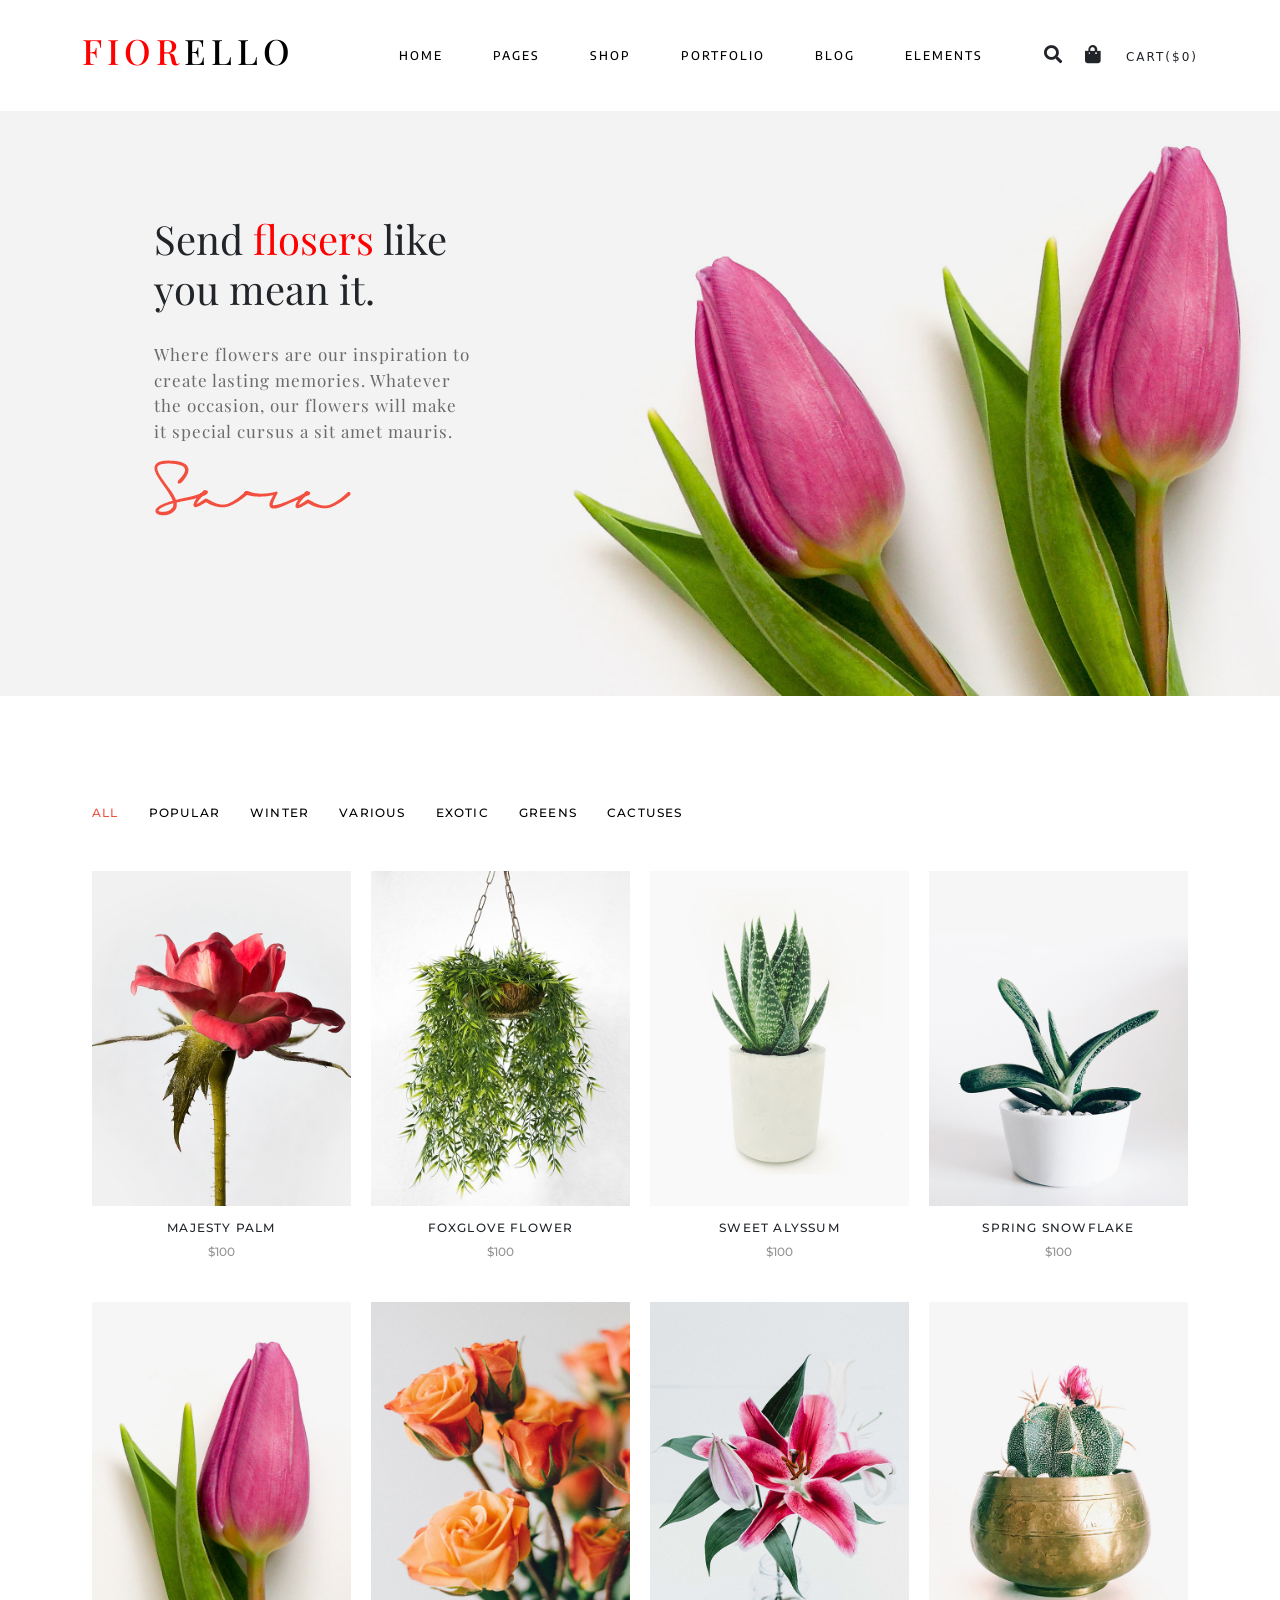
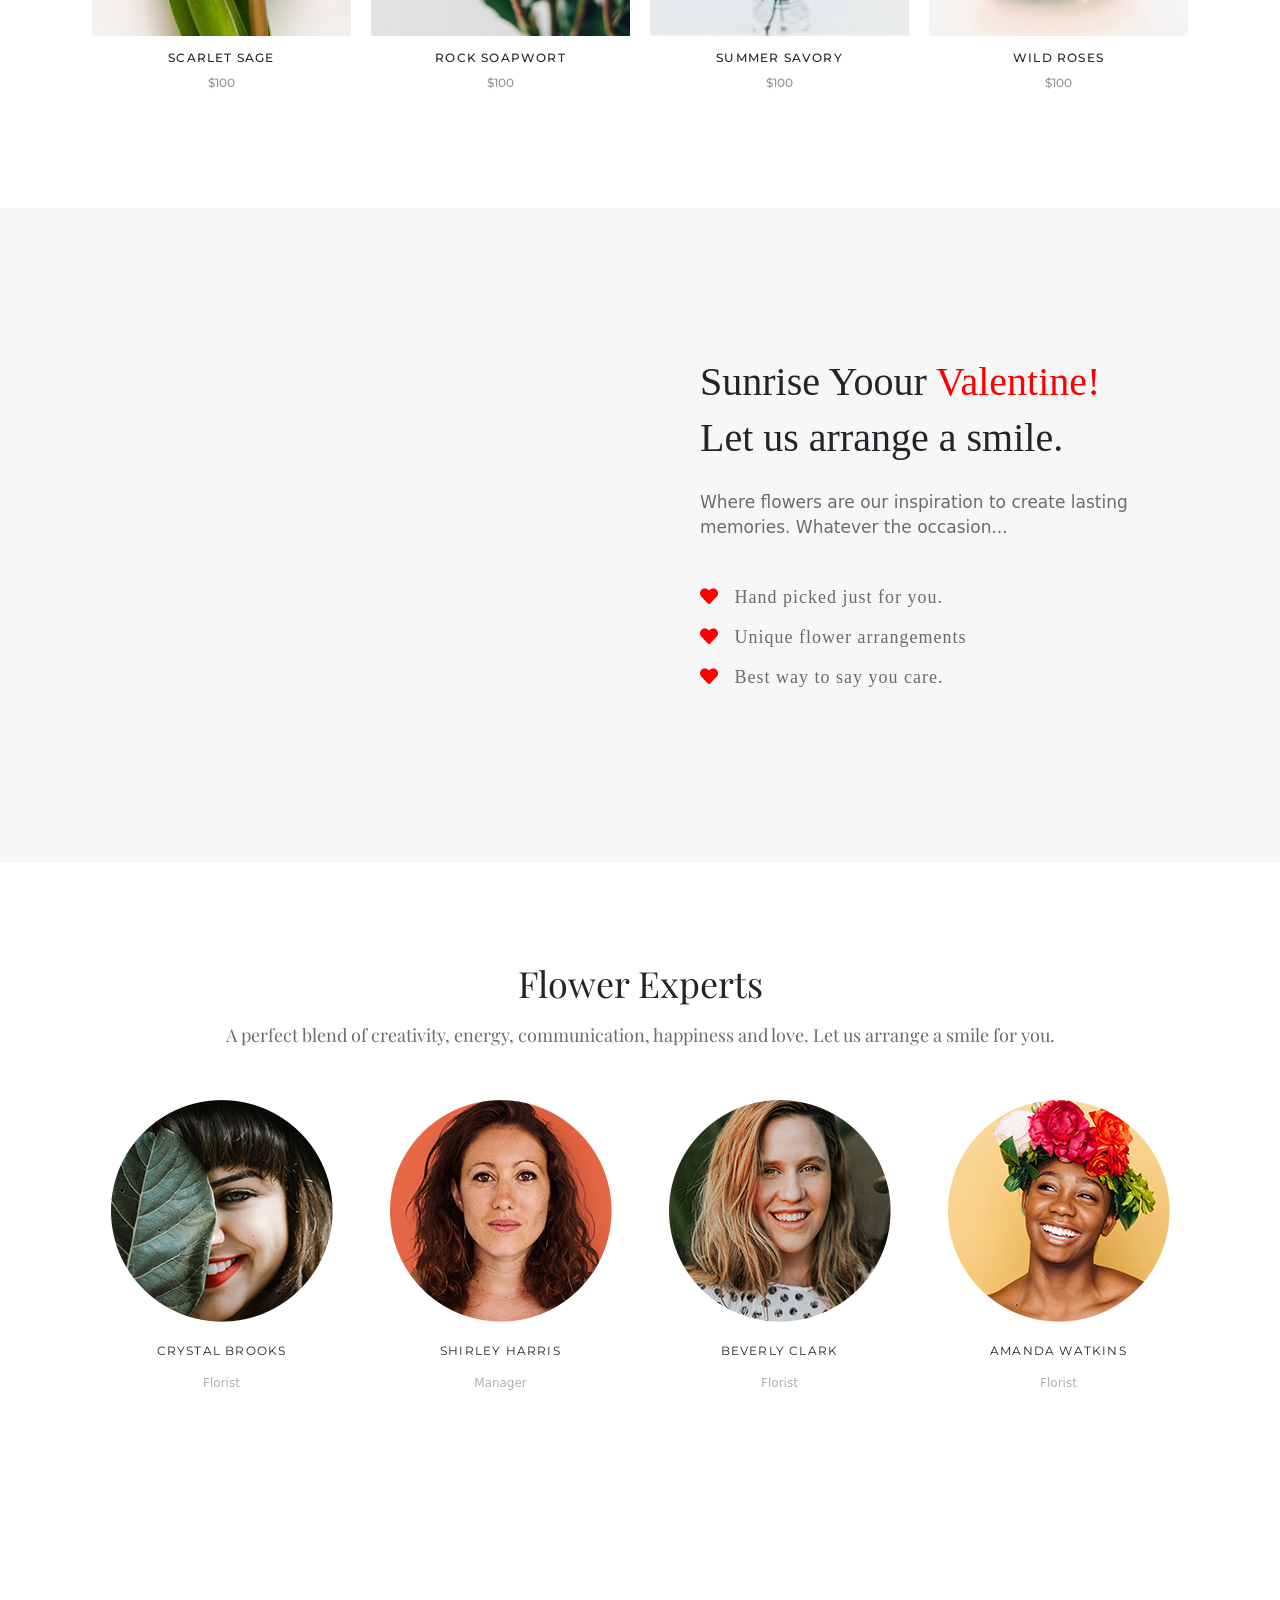
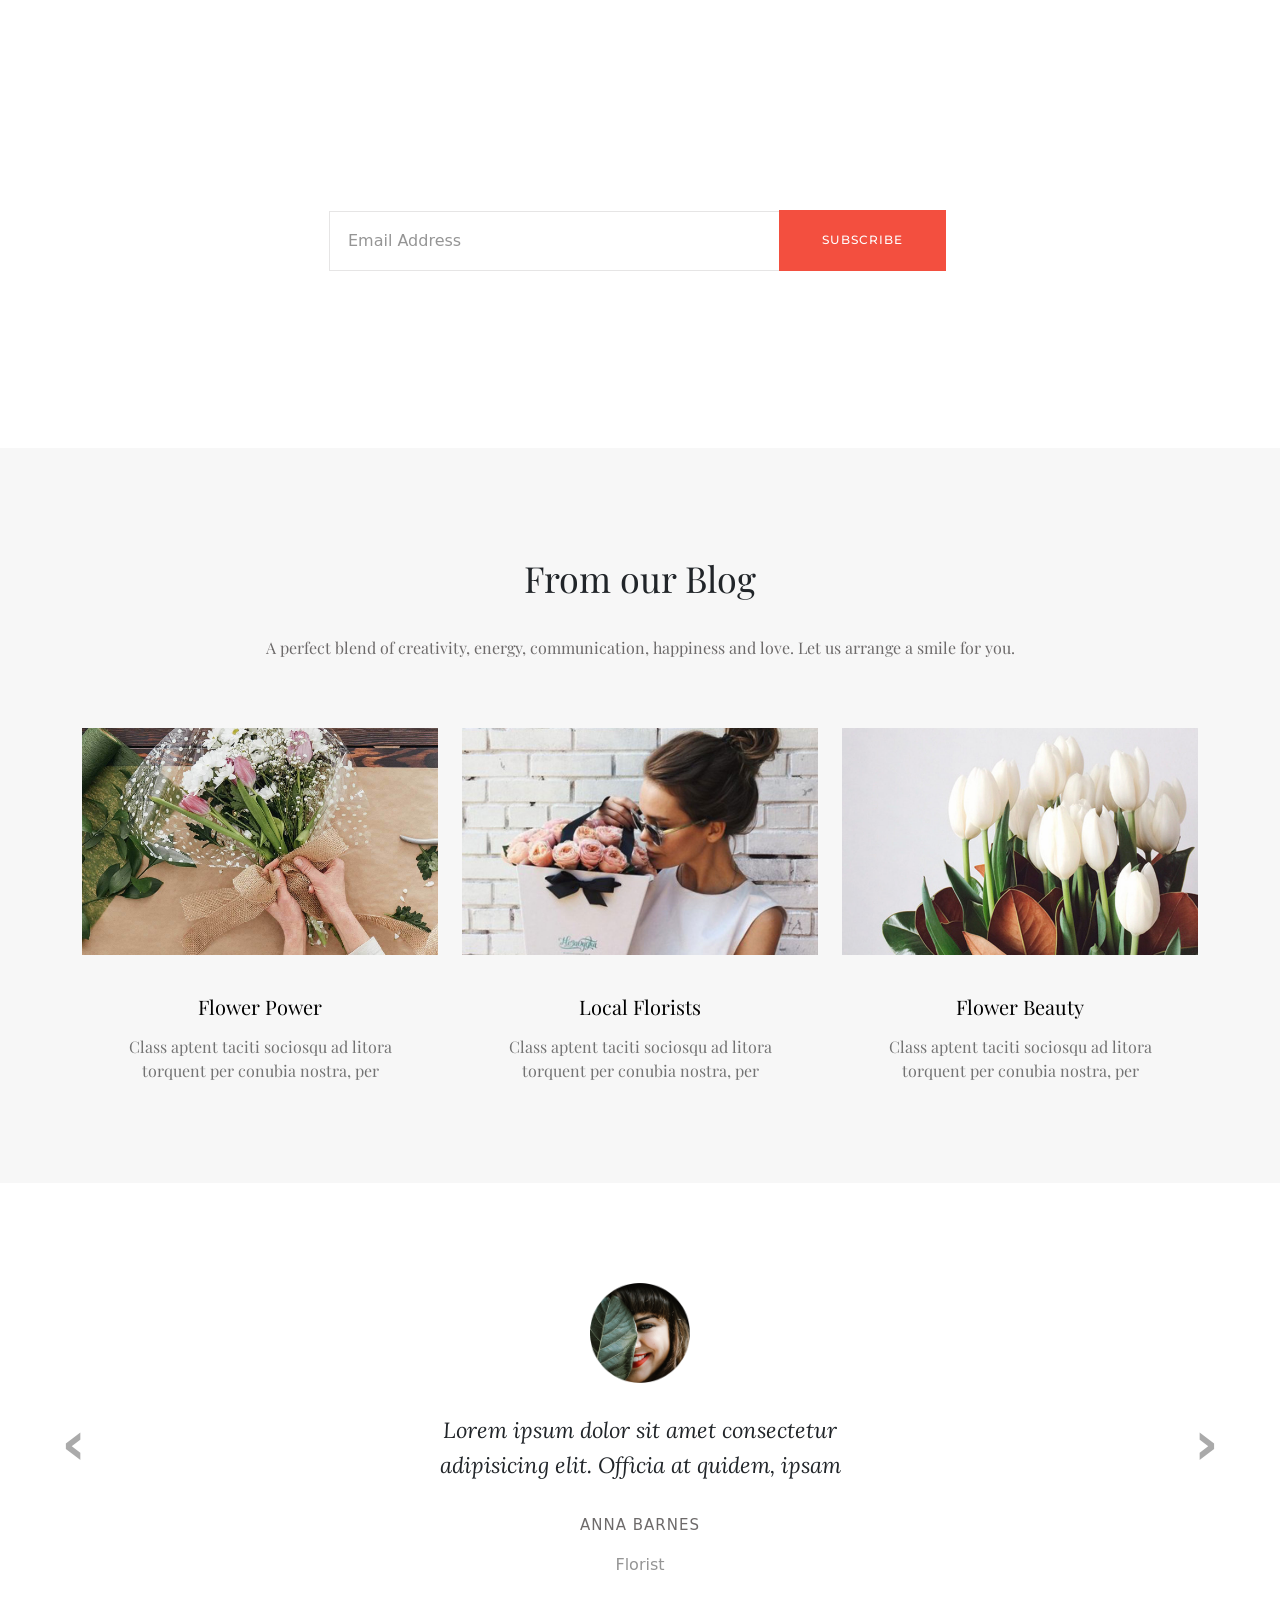
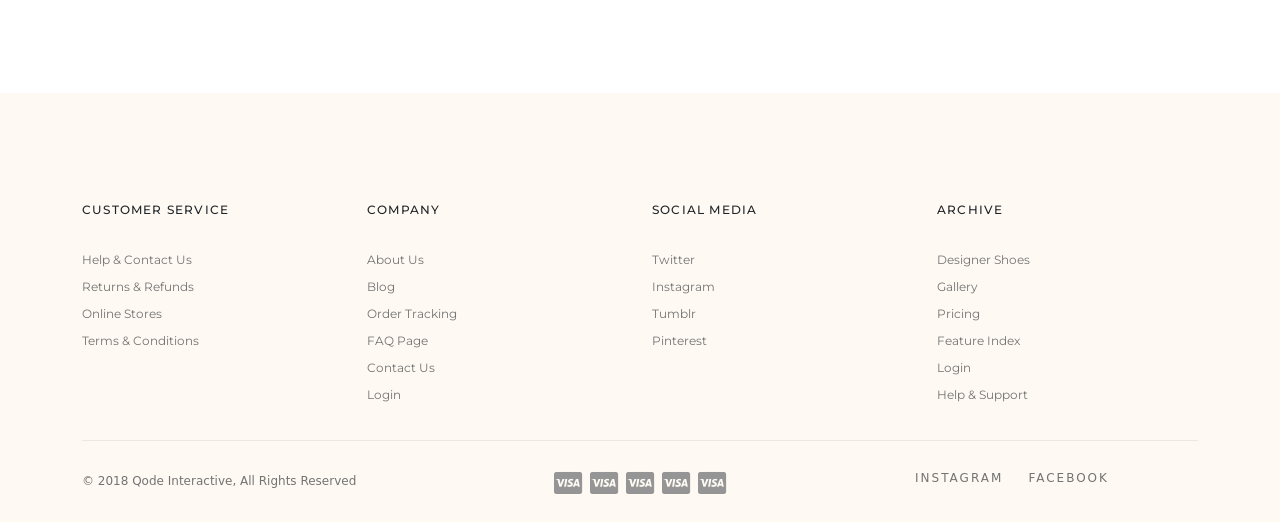
==== commit 3c655da7: "Add files via upload" ====
--- a/Home Page/index.html
+++ b/Home Page/index.html
@@ -271,28 +271,31 @@
     </header>
 
     <section id="entrance">
-        <div class="content col-xl-3 col-lg-4 col-md-4">
-            <h3 class="heading">Send <span>flosers </span>like you mean it.</h3>
-            <div class="info ">
-                <p>Where flowers are our inspiration to create lasting memories. Whatever the occasion,
-                    our
-                    flowers will make it special cursus a sit amet mauris. </p>
-            </div>
-            <div class="img">
-                <img src="./assets/images/h2-sign-img.png" alt="">
-            </div>
-        </div>
-
         <div class="main">
-            <div id="slidertype1" style="display:none">
-                <img src=".//assets/images/h3-slider-background.jpg" alt="">
-            </div>
-            <div id="slidertype2" style="display:none">
-                <img src="./assets/images/h3-slider-background-2.jpg" alt="">
-            </div>
-            <div id="slidertype3" style="display:none">
-                <img src="./assets/images/h3-slider-background-3.jpg" alt="">
-            </div>
+
+            <div class="content col-xl-3 col-lg-4 col-md-5 col-sm-5 col-6">
+                <h3 class="heading">Send <span>flosers </span>like you mean it.</h3>
+                <div class="info ">
+                    <p>Where flowers are our inspiration to create lasting memories. Whatever the occasion,
+                        our
+                        flowers will make it special cursus a sit amet mauris. </p>
+                </div>
+                <div class="img">
+                    <img src="./assets/images/h2-sign-img.png" alt="">
+                </div>
+            </div>
+            <div class="sliders">
+                <div id="slidertype1" style="display:none">
+                    <img src=".//assets/images/h3-slider-background.jpg" alt="">
+                </div>
+                <div id="slidertype2" style="display:none">
+                    <img src="./assets/images/h3-slider-background-2.jpg" alt="">
+                </div>
+                <div id="slidertype3" style="display:none">
+                    <img src="./assets/images/h3-slider-background-3.jpg" alt="">
+                </div>
+            </div>
+
         </div>
     </section>
     <section id="products">
--- a/Home Page/assets/SASS/main.css
+++ b/Home Page/assets/SASS/main.css
@@ -250,13 +250,14 @@
 
 #entrance .main {
   max-width: 100vw !important;
-  -ms-flex-item-align: center;
-      -ms-grid-row-align: center;
-      align-self: center;
-}
-
-#entrance .main img {
-  width: 100% !important;
+  margin: 0 auto;
+}
+
+#entrance .main .sliders img {
+  height: 65vh;
+  width: 100%;
+  -o-object-fit: cover;
+     object-fit: cover;
 }
 
 #entrance .content {
@@ -841,6 +842,29 @@
   }
   #blogposts .Subscribe .container .row .blog .img {
     width: 304px;
+  }
+  #entrance .content {
+    top: 15%;
+    left: 12%;
+    max-height: 100%;
+  }
+  #entrance .content .heading {
+    font-size: 40px;
+    line-height: 50px;
+    font-weight: 400;
+  }
+  #entrance .content .heading span {
+    color: red;
+  }
+  #entrance .content .info {
+    padding-top: 20px;
+    letter-spacing: 1px;
+    font-size: 17px;
+  }
+  #entrance .content .img {
+    top: 10px;
+    width: 197px;
+    height: 56px;
   }
 }
 
@@ -896,6 +920,25 @@
   #reviews .owl-next {
     display: none;
   }
+  #entrance .content {
+    top: 10%;
+    left: 12%;
+    max-height: 100%;
+  }
+  #entrance .content .heading {
+    font-size: 30px;
+    line-height: 40px;
+    font-weight: 400;
+  }
+  #entrance .content .info {
+    padding-top: 20px;
+    font-size: 17px;
+  }
+  #entrance .content .img {
+    top: 10px;
+    width: 160px;
+    height: 40px;
+  }
 }
 
 @media screen and (max-width: 770px) {
@@ -936,6 +979,27 @@
 @media screen and (max-width: 500px) {
   #valentine .container .row .movie iframe {
     height: 250px;
+  }
+}
+
+@media screen and (max-height: 568px) {
+  #entrance .content {
+    top: 10%;
+    left: 12%;
+    max-height: 100%;
+  }
+  #entrance .content .heading {
+    font-size: 30px;
+    line-height: 40px;
+    font-weight: 400;
+  }
+  #entrance .content .info {
+    display: none;
+  }
+  #entrance .content .img {
+    top: 10px;
+    width: 160px;
+    height: 40px;
   }
 }
 
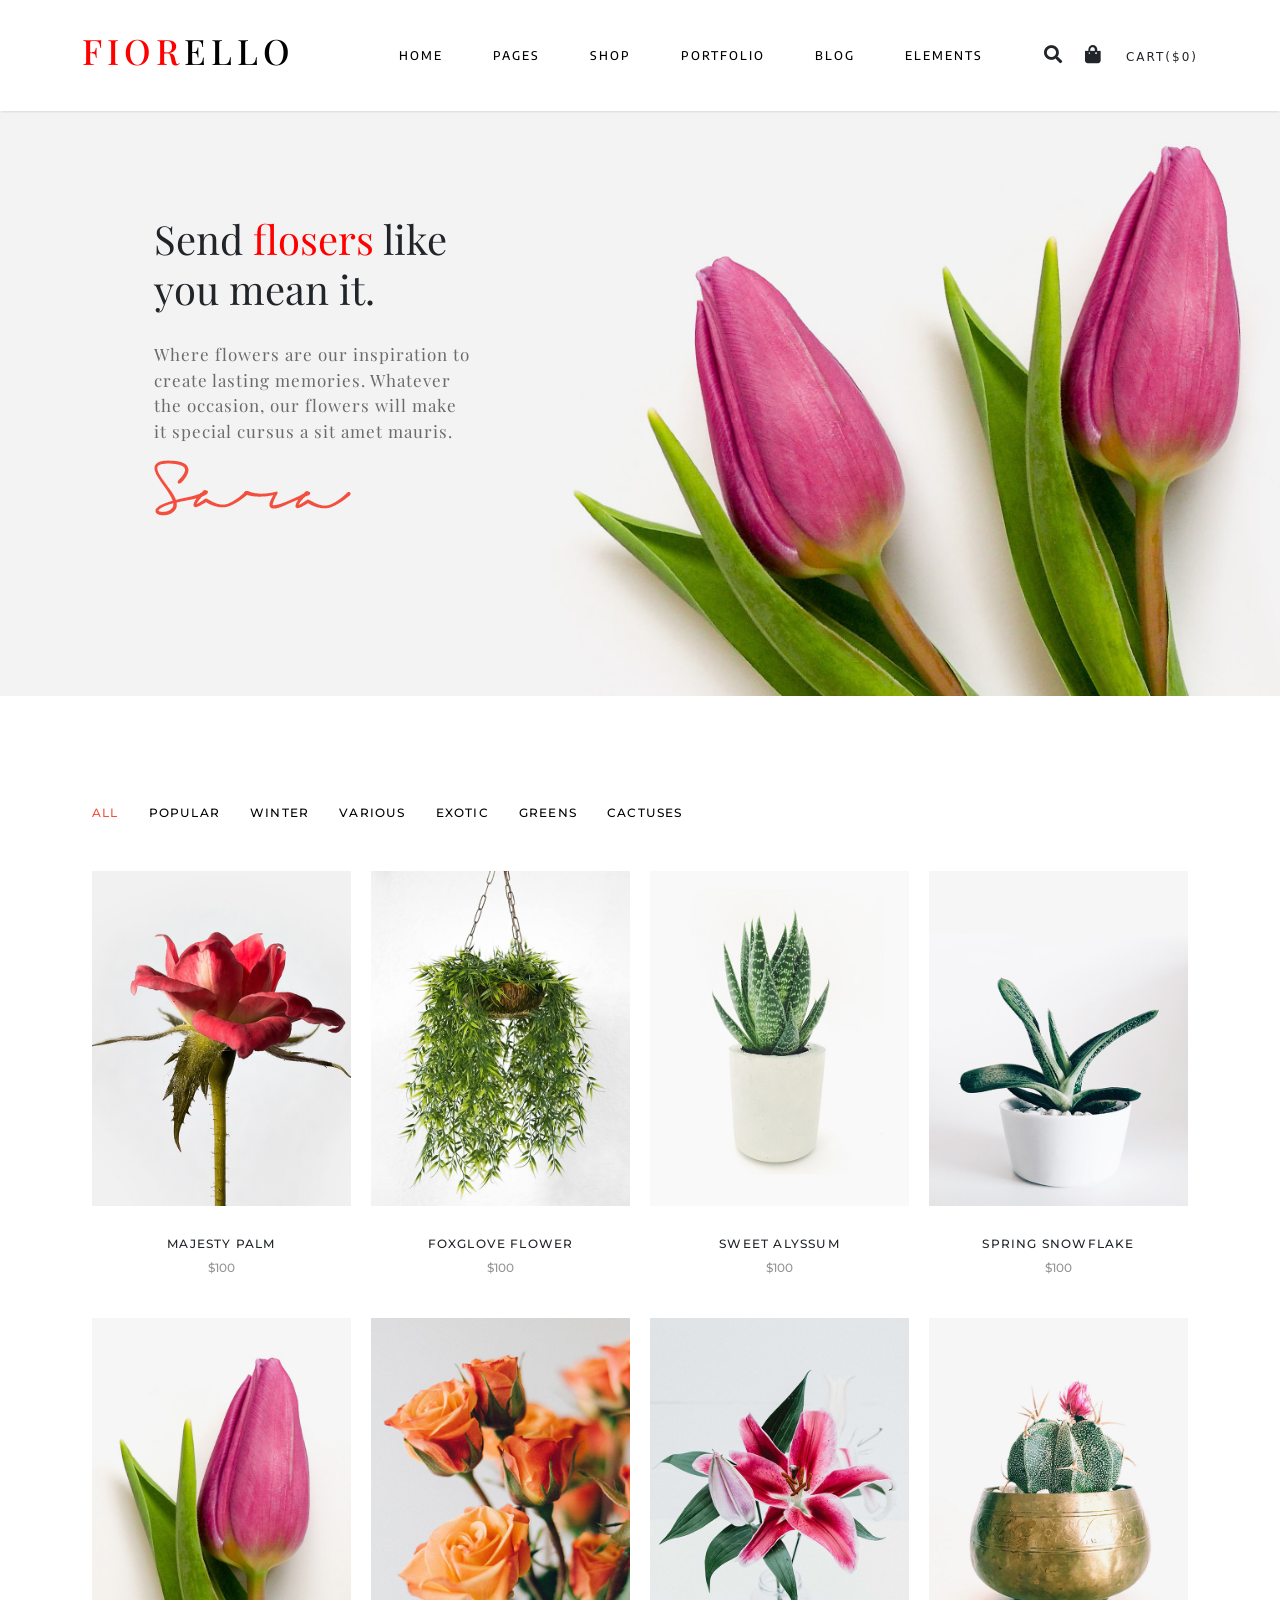
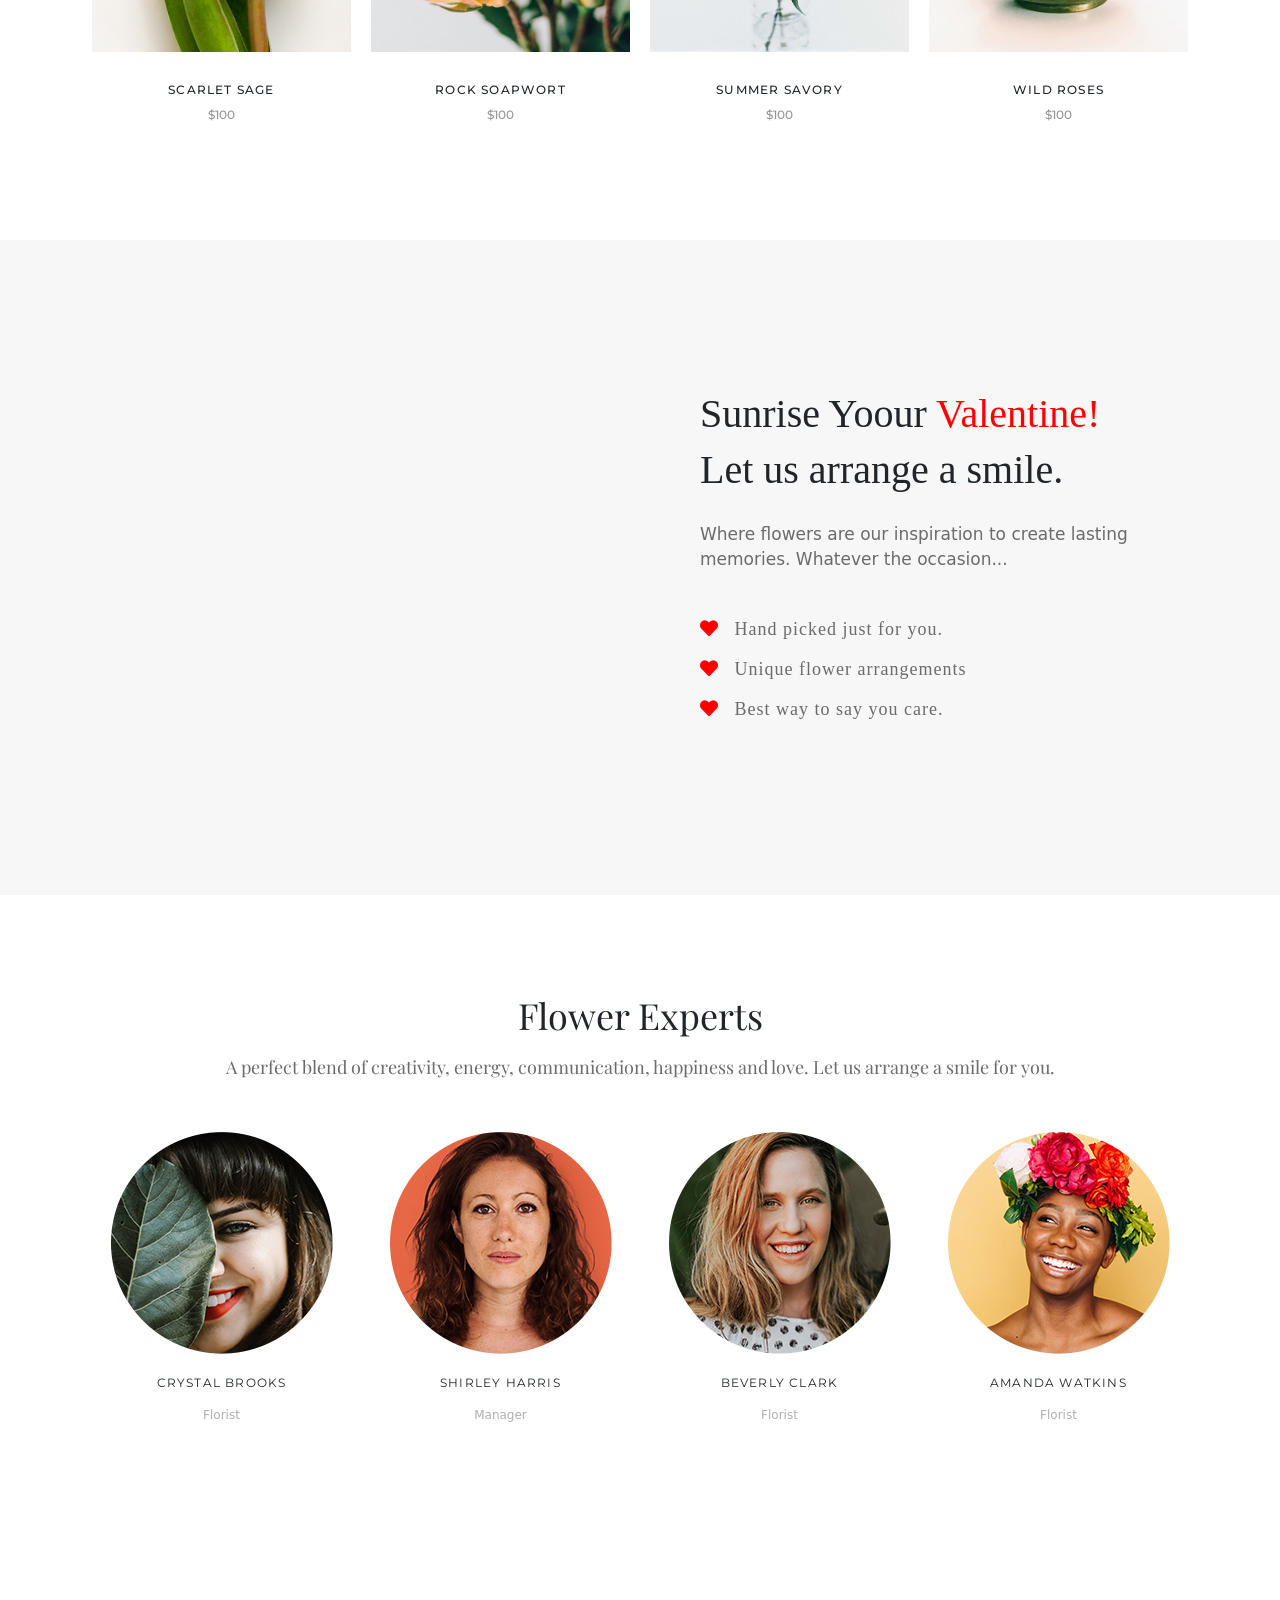
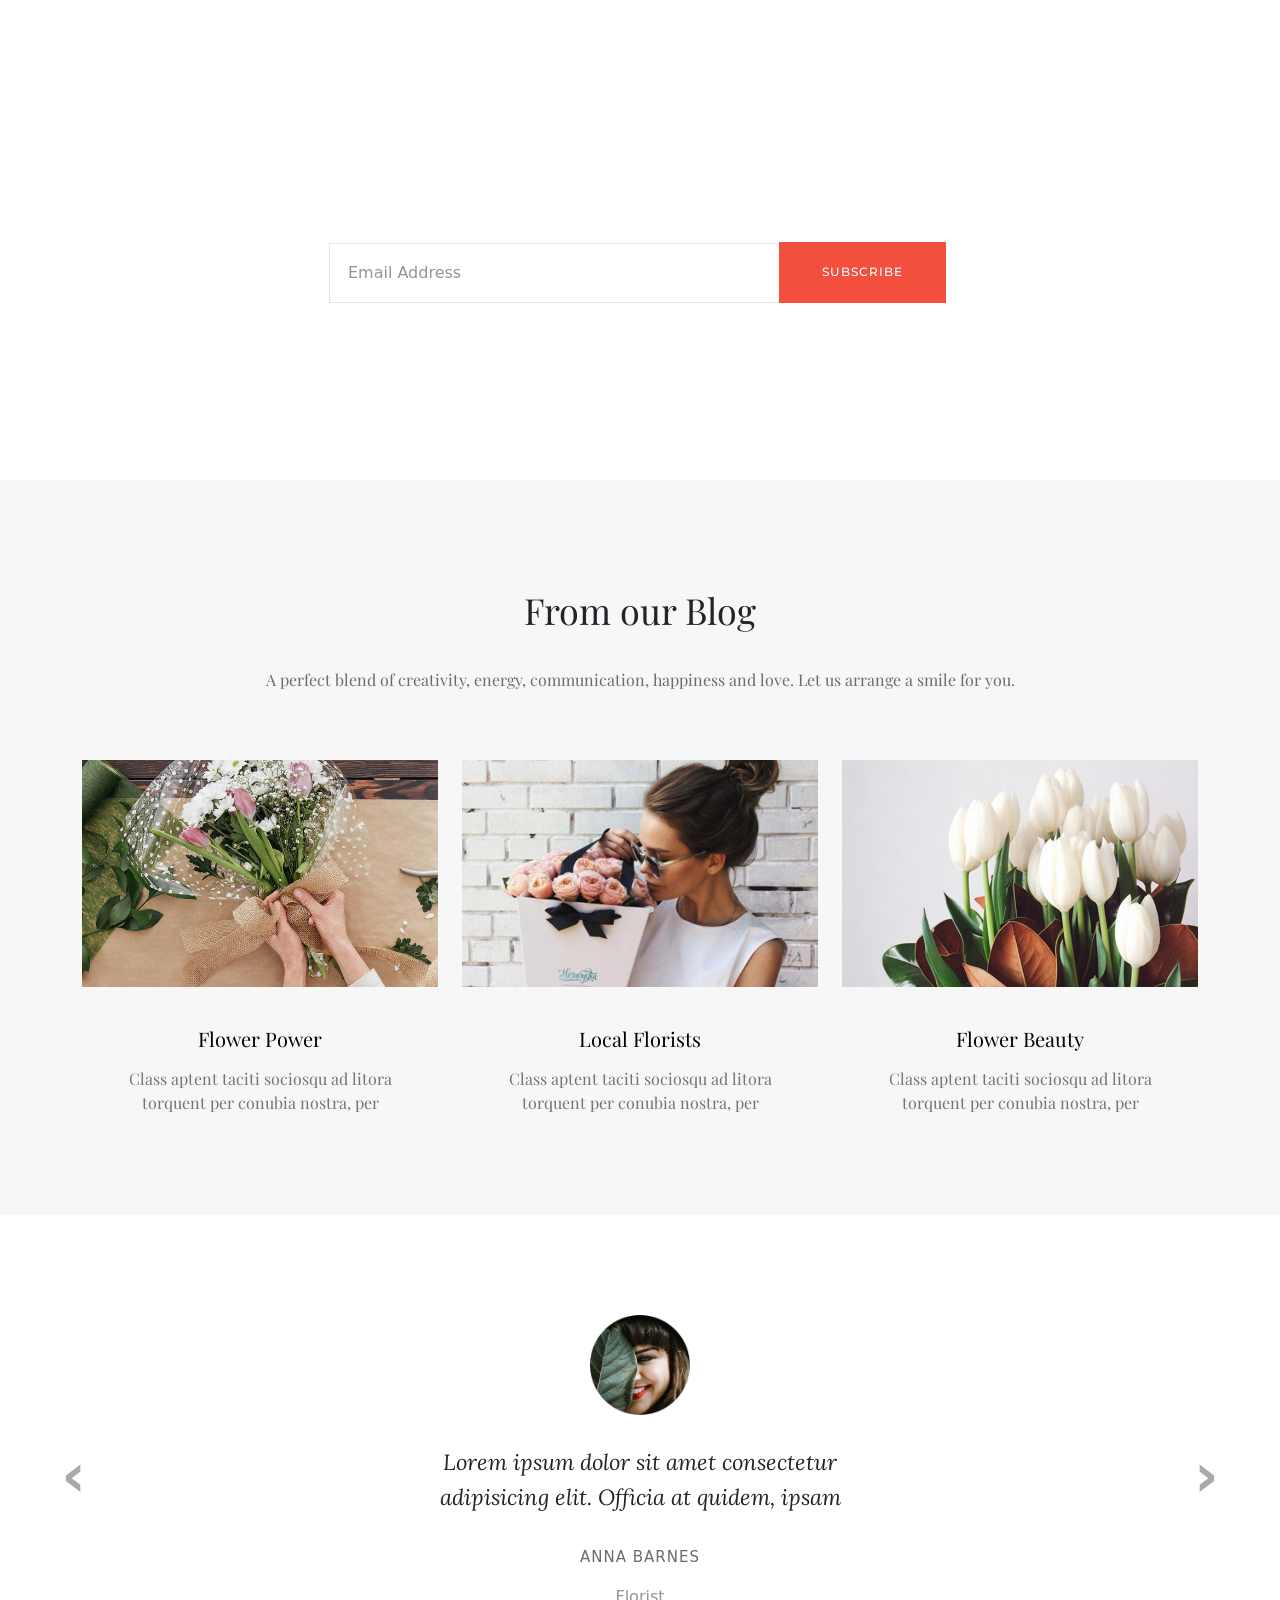
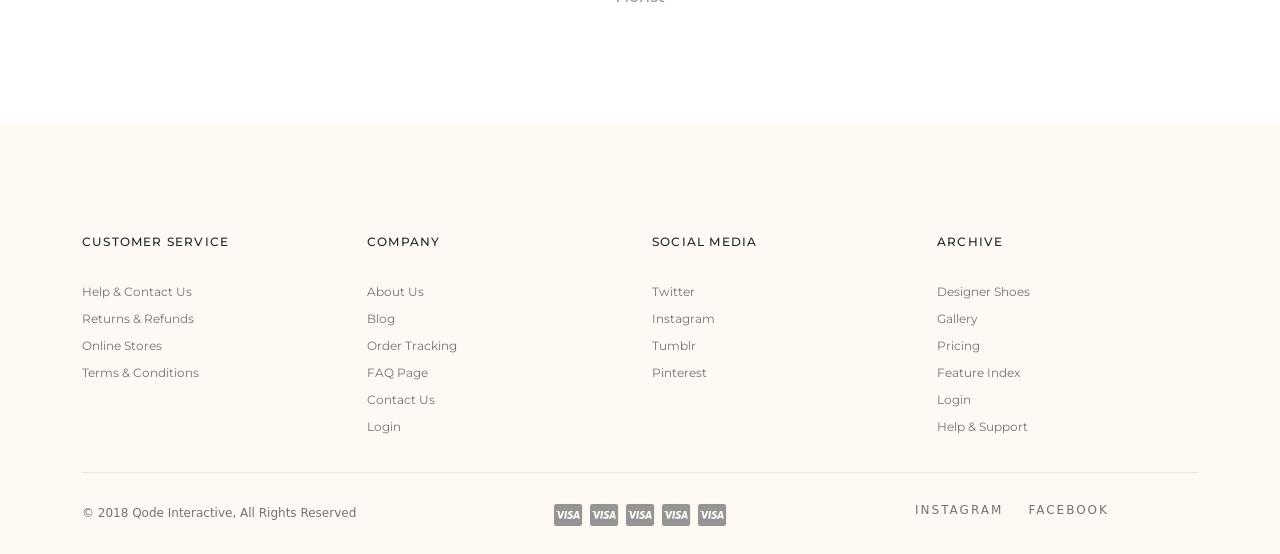
==== commit 30f2aebd: "Add files via upload" ====
--- a/Home Page/index.html
+++ b/Home Page/index.html
@@ -64,6 +64,75 @@
                                 </ul>
                             </li>
 
+                            <!-- <ul class="mainList">
+                                <li class="mlistEl"><a class="navAnc" href="#">HOME</a>
+                                    <ul class="subList">
+                                        <li class="subListElement"><a href="">Main Home</a></li>
+                                        <li class="subListElement"><a href="">Grid Home</a></li>
+                                        <li class="subListElement"><a href="">Flower Shop</a></li>
+                                        <li class="subListElement"><a href="">Animated Slider</a></li>
+                                        <li class="subListElement"><a href="">Metro Showcase</a></li>
+                                        <li class="subListElement"><a href="">Carousel Showcase</a></li>
+                                        <li class="subListElement"><a href="">Landing</a></li>
+                                    </ul>
+                                </li>
+                                <li class="mlistEl"><a class="navAnc" href="#">PAGES</a>
+                                    <ul class="subList">
+                                        <li class="subListElement"><a href="">About Us</a></li>
+                                        <li class="subListElement"><a href="">FAQ Page</a></li>
+                                        <li class="subListElement"><a href="">Contact Us</a></li>
+                                    </ul>
+                                </li>
+                                <li class="mlistEl"><a class="navAnc" href="#">SHOP</a>
+                                    <ul class="subList">
+                                        <li class="subListElement"><a href="">Lorem</a></li>
+                                        <li class="subListElement"><a href="">Lorem</a></li>
+                                        <li class="subListElement"><a href="">Lorem</a></li>
+                                        <li class="subListElement"><a href="">Lorem</a></li>
+                                        <li class="subListElement"><a href="">Lorem</a></li>
+                                        <li class="subListElement"><a href="">Lorem</a></li>
+                                    </ul>
+                                </li>
+                                <li class="mlistEl"><a class="navAnc" href="#">PORTFOLIO</a>
+                                    <ul class="subList">
+                                        <li class="subListElement"><a href="">Standart</a></li>
+                                        <li class="subListElement"><a href="">Gallery</a></li>
+                                        <li class="subListElement"><a href="">Masonry</a></li>
+                                        <li class="subListElement"><a href="">Port Layouts <span class="navchvrnIcon"><i
+                                                        class="fas fa-chevron-right"></i></span></a>
+                                            <ul class="secsubList">
+                                                <li><a href="">Two Columns</a></li>
+                                                <li><a href="">Three Columns</a></li>
+                                                <li><a href="">Four Columns</a></li>
+                                            </ul>
+                                        </li>
+                                        <li class="subListElement"><a href="">Portfolio Single <span class="navchvrnIcon"><i
+                                                        class="fas fa-chevron-right"></i></span></a>
+                                            <ul class="secsubList">
+                                                <li><a href="">Lorem</a></li>
+                                                <li><a href="">LoremLorem</a></li>
+                                                <li><a href="">Fumns</a></li>
+                                            </ul>
+                                        </li>
+                                    </ul>
+                                </li>
+                                <li class="mlistEl"><a class="navAnc" href="#">BLOG</a>
+                                    <ul class="subList">
+                                        <li class="subListElement"><a href="">Masonry</a></li>
+                                        <li class="subListElement"><a href="">Standart</a></li>
+                                        <li class="subListElement"><a href="">Post Types</a></li>
+                                    </ul>
+                                </li>
+                                <li class="mlistEl"><a class="navAnc" href="#">ELEMENTS</a>
+                                    <ul class="subList">
+                                        <li class="subListElement"><a href="">Classic</a></li>
+                                        <li class="subListElement"><a href="">Infographic</a></li>
+                                        <li class="subListElement"><a href="">Interactive</a></li>
+                                        <li class="subListElement"><a href="">Typhegraphy</a></li>
+                                        <li class="subListElement"><a href="">Portfolio Single</a></li>
+                                    </ul>
+                                </li>
+                            </ul> -->
                             <!-- SHOPU DUZELTMEYE CALIS -->
                             <!-- <li><a class="navAnc" href="#">SHOP</a>
                                 <ul class="dropdown-menu">
@@ -269,7 +338,6 @@
             </div>
         </div>
     </header>
-
     <section id="entrance">
         <div class="main">
 
@@ -343,7 +411,13 @@
 
                         <div class="all popular winter greens col-lg-3 col-md-4 col-sm-6">
                             <div class="post-img">
-                                <img src="./assets/images/shop-7-img.jpg" alt="">
+                                <a href="">
+                                    <figure>
+                                        <img src="./assets/images/shop-7-img.jpg" alt="">
+                                    </figure>
+
+                                </a>
+
                             </div>
                             <div class="flower-info">
                                 <h5 class="name">MAJESTY PALM</h5>
@@ -353,7 +427,13 @@
 
                         <div class="all popular winter col-lg-3 col-md-4 col-sm-6">
                             <div class="post-img">
-                                <img src="./assets/images/shop-8-img.jpg" alt="">
+                                <a href="">
+                                    <figure>
+                                        <img src="./assets/images/shop-8-img.jpg" alt="">
+                                    </figure>
+                                </a>
+
+
                             </div>
                             <div class="flower-info">
                                 <h5 class="name">FOXGLOVE FLOWER</h5>
@@ -362,17 +442,24 @@
                         </div>
                         <div class="all popular winter col-lg-3 col-md-4 col-sm-6">
                             <div class="post-img">
-                                <img src="./assets/images/shop-9-img.jpg" alt="">
+                                <a href="">
+                                    <figure>
+                                        <img src="./assets/images/shop-9-img.jpg" alt="">
+                                    </figure>
+                                </a>
                             </div>
                             <div class="flower-info">
                                 <h5 class="name">SWEET ALYSSUM</h5>
                                 <p class="price">$100</p>
                             </div>
                         </div>
-
                         <div class="all popular greens col-lg-3 col-md-4 col-sm-6">
                             <div class="post-img">
-                                <img src="./assets/images/shop-10-img.jpg" alt="">
+                                <a href="">
+                                    <figure>
+                                        <img src="./assets/images/shop-10-img.jpg" alt="">
+                                    </figure>
+                                </a>
                             </div>
                             <div class="flower-info">
                                 <h5 class="name">SPRING SNOWFLAKE</h5>
@@ -381,7 +468,11 @@
                         </div>
                         <div class="all popular various exotic col-lg-3 col-md-4 col-sm-6">
                             <div class="post-img">
-                                <img src="./assets/images/shop-11-img.jpg" alt="">
+                                <a href="">
+                                    <figure>
+                                        <img src="./assets/images/shop-11-img.jpg" alt="">
+                                    </figure>
+                                </a>
                             </div>
                             <div class="flower-info">
                                 <h5 class="name">SCARLET SAGE</h5>
@@ -390,7 +481,11 @@
                         </div>
                         <div class="all various cactuses col-lg-3 col-md-4 col-sm-6">
                             <div class="post-img">
-                                <img src="./assets/images/shop-12-img.jpg" alt="">
+                                <a href="">
+                                    <figure>
+                                        <img src="./assets/images/shop-12-img.jpg" alt="">
+                                    </figure>
+                                </a>
                             </div>
                             <div class="flower-info">
                                 <h5 class="name">ROCK SOAPWORT</h5>
@@ -399,7 +494,11 @@
                         </div>
                         <div class="all various greens col-lg-3 col-md-4 col-sm-6">
                             <div class="post-img">
-                                <img src="./assets/images/shop-13-img.jpg" alt="">
+                                <a href="">
+                                    <figure>
+                                        <img src="./assets/images/shop-13-img.jpg" alt="">
+                                    </figure>
+                                </a>
                             </div>
                             <div class="flower-info">
                                 <h5 class="name">SUMMER SAVORY</h5>
@@ -408,7 +507,11 @@
                         </div>
                         <div class="all various exotic col-lg-3 col-md-4 col-sm-6">
                             <div class="post-img">
-                                <img src="./assets/images/shop-14-img.jpg" alt="">
+                                <a href="">
+                                    <figure>
+                                        <img src="./assets/images/shop-14-img.jpg" alt="">
+                                    </figure>
+                                </a>
                             </div>
                             <div class="flower-info">
                                 <h5 class="name">WILD ROSES</h5>
@@ -503,9 +606,9 @@
                     you.</p>
             </div>
             <div class="row">
-                <div class="blog col-lg-4 col-md-6 col-sm-6 col-12"><a href="">
+                <div class="blog col-lg-4 col-md-6 col-sm-6 col-12">
+                    <a href="">
                         <figure><img class="img" src="./assets/images/blog-feature-img-1.jpg" alt=""></figure>
-
                     </a>
                     <div class="heading">
                         <a href="">
@@ -515,11 +618,11 @@
                     <div class="info">Class aptent taciti sociosqu ad litora torquent per conubia nostra, per</div>
                 </div>
 
-                <div class="blog col-lg-4 col-md-6 col-sm-6 col-12"><a href="">
+                <div class="blog col-lg-4 col-md-6 col-sm-6 col-12">
+                    <a href="">
                         <figure>
                             <img class="img" src="./assets/images/blog-feature-img-3.jpg" alt="">
                         </figure>
-
                     </a>
                     <div class="heading">
                         <a href="">
@@ -528,8 +631,8 @@
                     </div>
                     <div class="info">Class aptent taciti sociosqu ad litora torquent per conubia nostra, per</div>
                 </div>
-
-                <div class="blog col-lg-4 col-md-6 col-sm-6 col-12"><a href="">
+                <div class="blog col-lg-4 col-md-6 col-sm-6 col-12">
+                    <a href="">
                         <figure><img class="img" src="./assets/images/blog-feature-img-4.jpg" alt=""></figure>
                     </a>
                     <div class="heading">
@@ -539,7 +642,6 @@
                     </div>
                     <div class="info">Class aptent taciti sociosqu ad litora torquent per conubia nostra, per</div>
                 </div>
-
             </div>
         </div>
     </section>
@@ -631,8 +733,6 @@
         </div>
     </footer>
 
-
-    <!-- plugin sirasi pozulduqca butun her sey bir birine qarisir -->
     <!-- jquery -->
     <script src="https://cdnjs.cloudflare.com/ajax/libs/jquery/3.6.0/jquery.min.js"
         integrity="sha512-894YE6QWD5I59HgZOGReFYm4dnWc1Qt5NtvYSaNcOP+u1T9qYdvdihz0PPSiiqn/+/3e7Jo4EaG7TubfWGUrMQ=="
@@ -651,9 +751,6 @@
         integrity="sha512-bPs7Ae6pVvhOSiIcyUClR7/q2OAsRiovw4vAkX+zJbw3ShAeeqezq50RIIcIURq7Oa20rW2n2q+fyXBNcU9lrw=="
         crossorigin="anonymous" referrerpolicy="no-referrer"></script>
 
-
-
-
 </body>
 
 </html>
--- a/Home Page/assets/SASS/main.css
+++ b/Home Page/assets/SASS/main.css
@@ -7,10 +7,6 @@
 
 html {
   scroll-behavior: smooth;
-}
-
-body {
-  height: 100vh;
 }
 
 header {
@@ -19,6 +15,8 @@
   position: sticky;
   top: 0px;
   z-index: 10000;
+  -webkit-box-shadow: 0 2px 2px -1px rgba(0, 0, 0, 0.1);
+          box-shadow: 0 2px 2px -1px rgba(0, 0, 0, 0.1);
 }
 
 header .container {
@@ -390,8 +388,21 @@
   padding-top: 25px;
 }
 
-#products .products .posts-collect .all .post-img img {
+#products .products .posts-collect .all .post-img figure {
+  overflow: hidden;
+}
+
+#products .products .posts-collect .all .post-img figure img {
   width: 100%;
+  -webkit-transform: scale(100%);
+          transform: scale(100%);
+  -webkit-transition: 0.3s;
+  transition: 0.3s;
+}
+
+#products .products .posts-collect .all .post-img figure img:hover {
+  -webkit-transform: scale(105%);
+          transform: scale(105%);
 }
 
 #products .products .posts-collect .all .name {
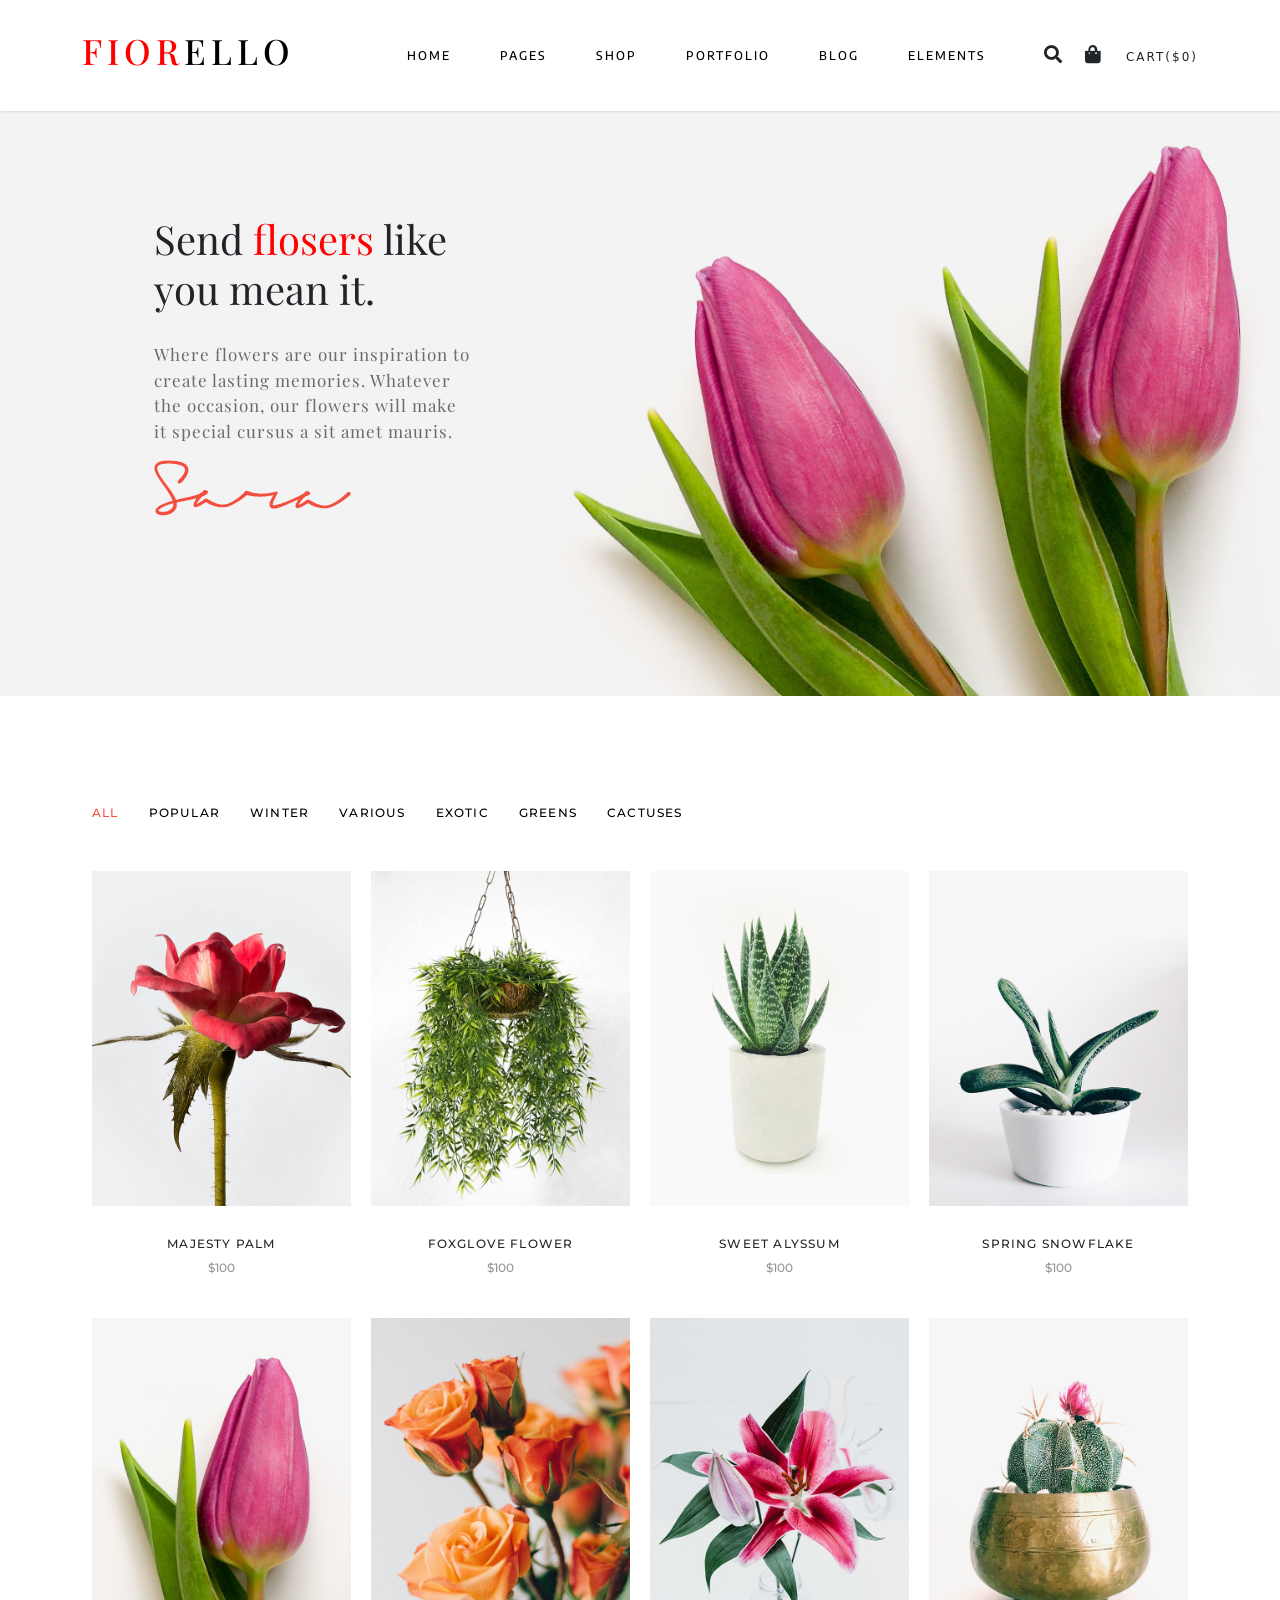
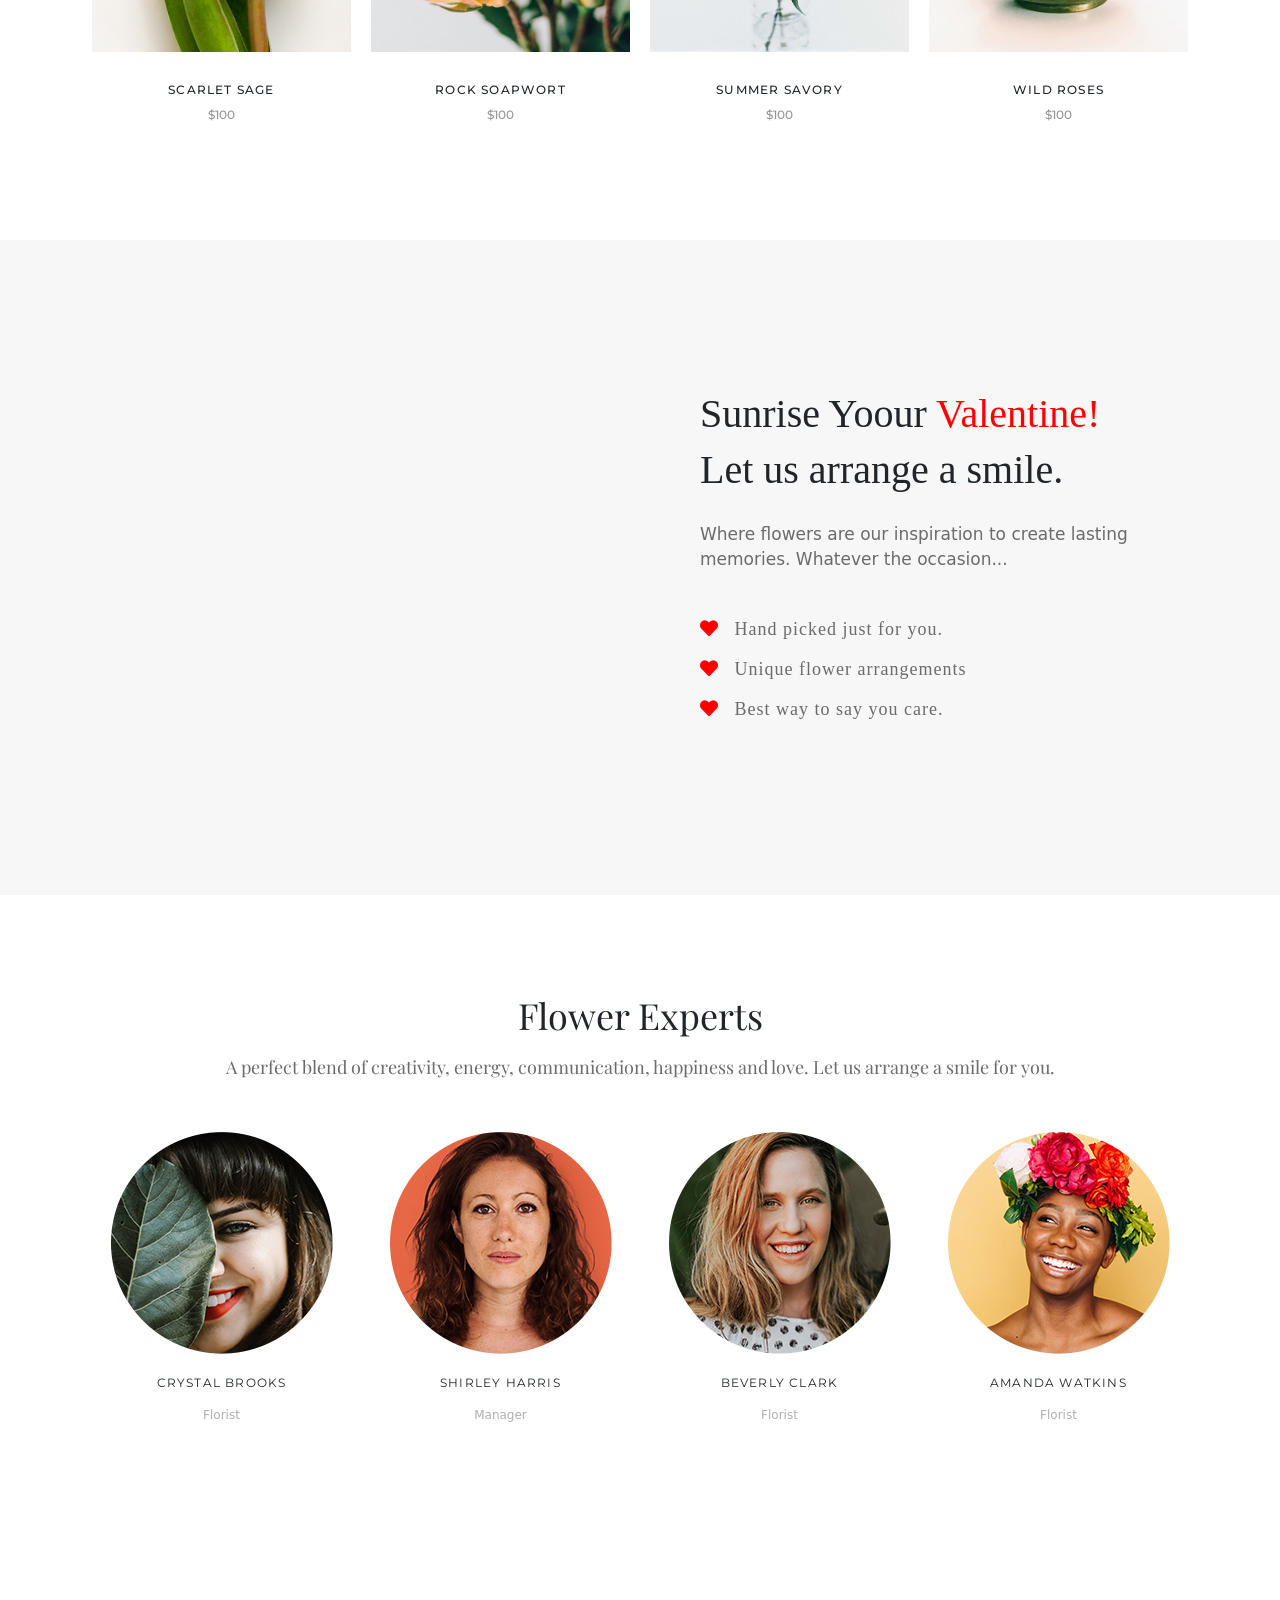
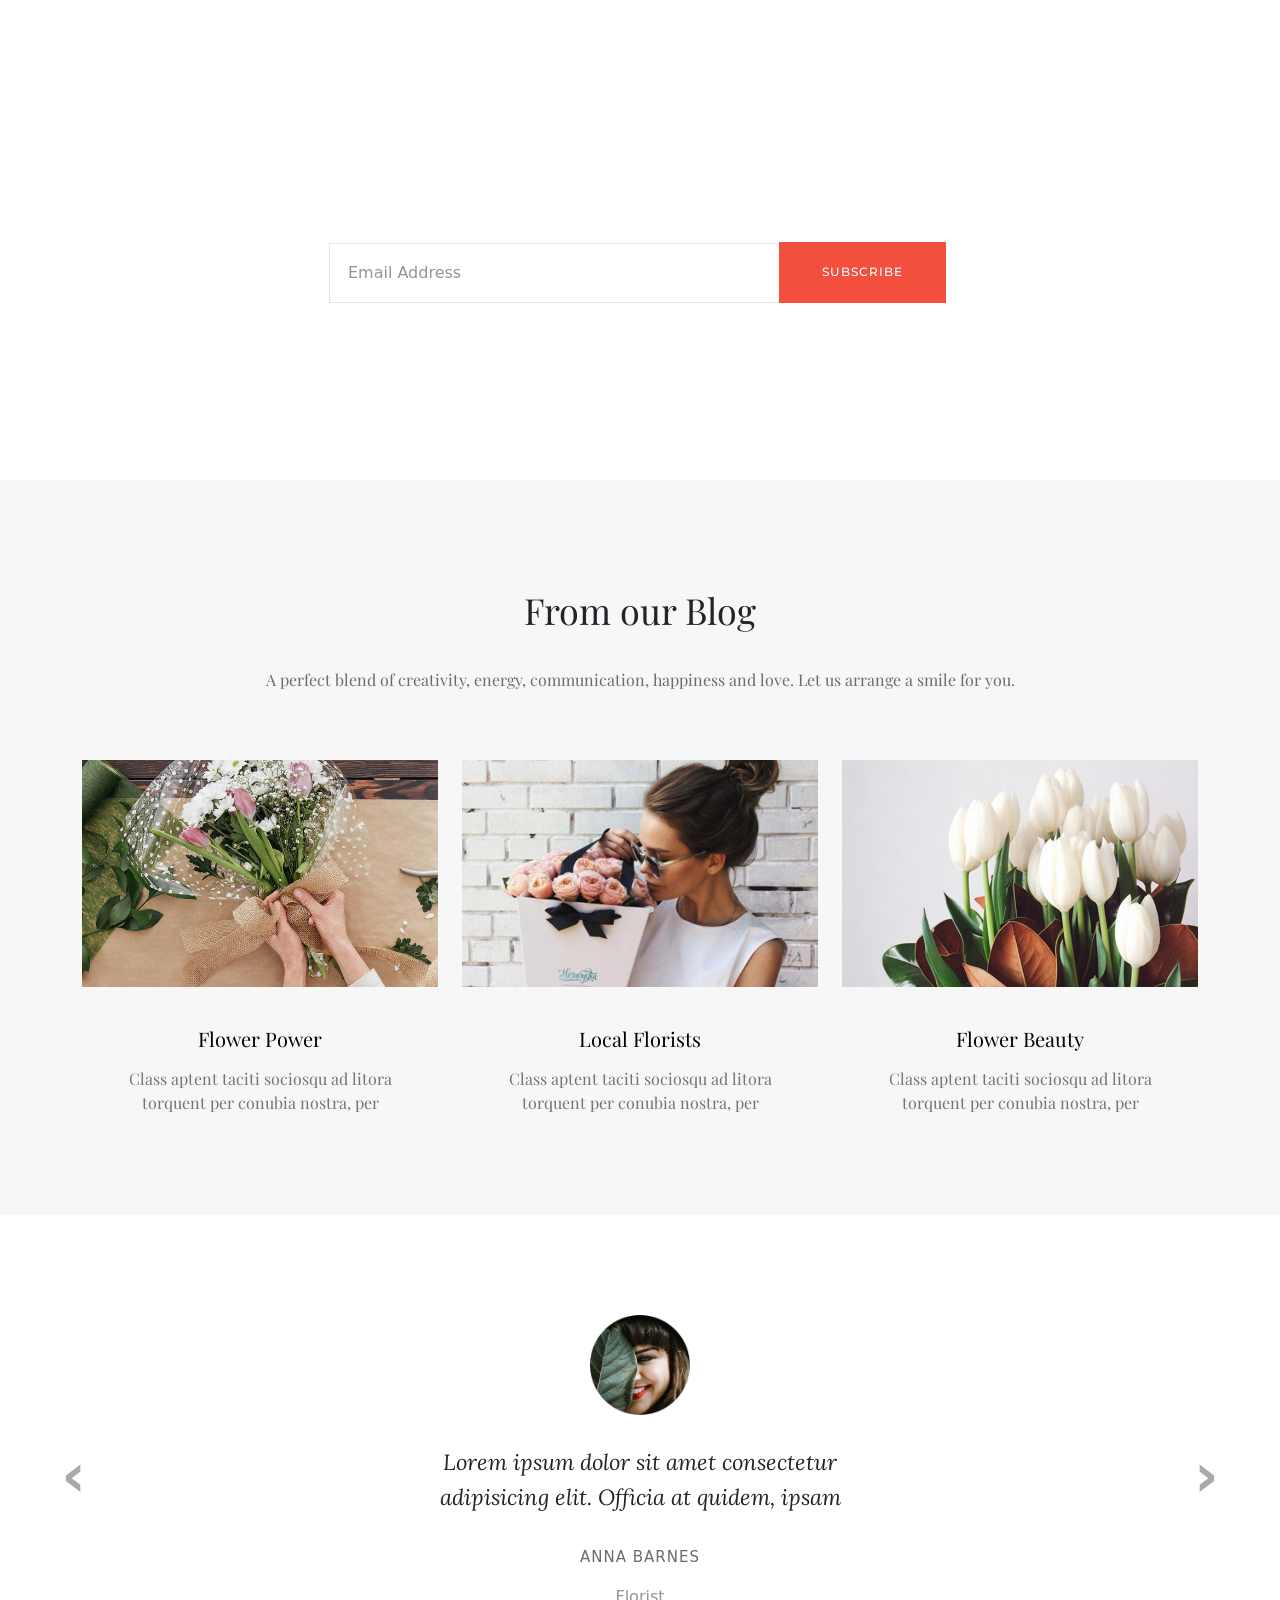
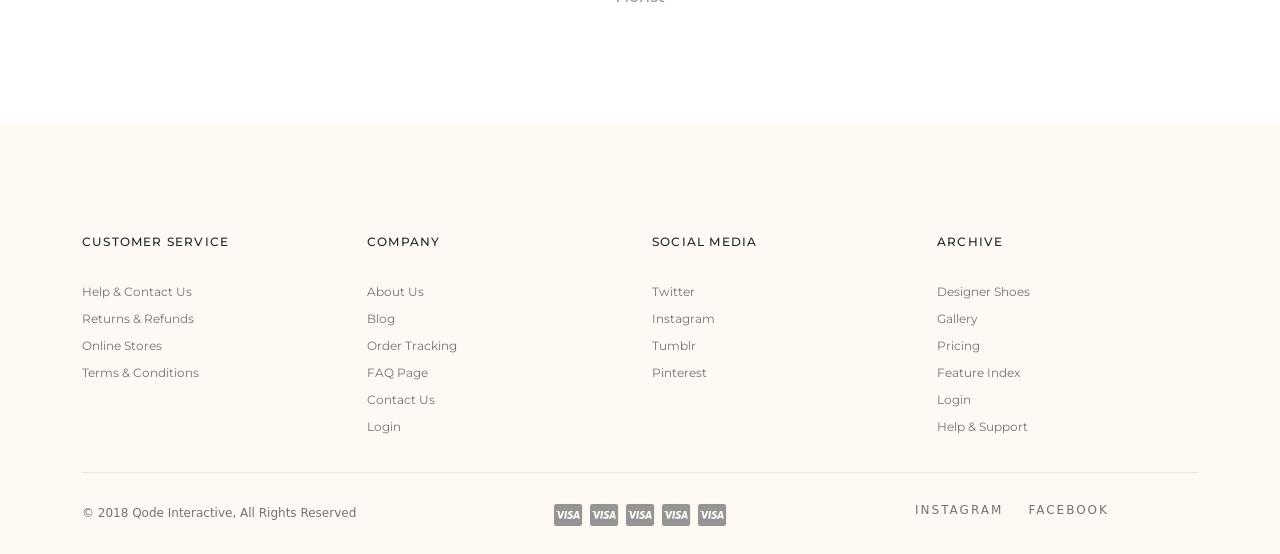
==== commit 98b47739: "HeaderUpdated" ====
--- a/Home Page/index.html
+++ b/Home Page/index.html
@@ -44,202 +44,142 @@
                         </h2>
                     </div>
                     <div class="nav-links col-lg-7">
-                        <ul>
-                            <li><a class="navAnc" href="#">HOME</a>
-                                <ul class="sub">
-                                    <li><a href="">Main Home</a></li>
-                                    <li><a href="">Grid Home</a></li>
-                                    <li><a href="">Flower Shop</a></li>
-                                    <li><a href="">Animated Slider</a></li>
-                                    <li><a href="">Metro Showcase</a></li>
-                                    <li><a href="">Carousel Showcase</a></li>
-                                    <li><a href="">Landing</a></li>
-                                </ul>
-                            </li>
-                            <li><a class="navAnc" href="#">PAGES</a>
-                                <ul class="sub">
-                                    <li><a href="">About Us</a></li>
-                                    <li><a href="">FAQ Page</a></li>
-                                    <li><a href="">Contact Us</a></li>
-                                </ul>
-                            </li>
-
-                            <!-- <ul class="mainList">
-                                <li class="mlistEl"><a class="navAnc" href="#">HOME</a>
-                                    <ul class="subList">
-                                        <li class="subListElement"><a href="">Main Home</a></li>
-                                        <li class="subListElement"><a href="">Grid Home</a></li>
-                                        <li class="subListElement"><a href="">Flower Shop</a></li>
-                                        <li class="subListElement"><a href="">Animated Slider</a></li>
-                                        <li class="subListElement"><a href="">Metro Showcase</a></li>
-                                        <li class="subListElement"><a href="">Carousel Showcase</a></li>
-                                        <li class="subListElement"><a href="">Landing</a></li>
-                                    </ul>
-                                </li>
-                                <li class="mlistEl"><a class="navAnc" href="#">PAGES</a>
-                                    <ul class="subList">
-                                        <li class="subListElement"><a href="">About Us</a></li>
-                                        <li class="subListElement"><a href="">FAQ Page</a></li>
-                                        <li class="subListElement"><a href="">Contact Us</a></li>
-                                    </ul>
-                                </li>
-                                <li class="mlistEl"><a class="navAnc" href="#">SHOP</a>
-                                    <ul class="subList">
-                                        <li class="subListElement"><a href="">Lorem</a></li>
-                                        <li class="subListElement"><a href="">Lorem</a></li>
-                                        <li class="subListElement"><a href="">Lorem</a></li>
-                                        <li class="subListElement"><a href="">Lorem</a></li>
-                                        <li class="subListElement"><a href="">Lorem</a></li>
-                                        <li class="subListElement"><a href="">Lorem</a></li>
-                                    </ul>
-                                </li>
-                                <li class="mlistEl"><a class="navAnc" href="#">PORTFOLIO</a>
-                                    <ul class="subList">
-                                        <li class="subListElement"><a href="">Standart</a></li>
-                                        <li class="subListElement"><a href="">Gallery</a></li>
-                                        <li class="subListElement"><a href="">Masonry</a></li>
-                                        <li class="subListElement"><a href="">Port Layouts <span class="navchvrnIcon"><i
-                                                        class="fas fa-chevron-right"></i></span></a>
-                                            <ul class="secsubList">
-                                                <li><a href="">Two Columns</a></li>
-                                                <li><a href="">Three Columns</a></li>
-                                                <li><a href="">Four Columns</a></li>
+                        <nav class="Menu">
+                            <ul class="menu-main">
+                                <li class="menu-item-has-children">
+                                    <a class="navAnc" href="">HOME</a>
+                                    <div class="sub-menu single-column-menu">
+                                        <ul>
+                                            <li><a href="">Main Home</a></li>
+                                            <li><a href="">Grid Home</a></li>
+                                            <li><a href="">Flower Shop</a></li>
+                                            <li><a href="">Animated Slider</a></li>
+                                            <li><a href="">Metro Showcase</a></li>
+                                            <li><a href="">Carousel Showcase</a></li>
+                                            <li><a href="">Landing</a></li>
+                                        </ul>
+                                    </div>
+                                </li>
+                                <li class="menu-item-has-children">
+                                    <a class="navAnc" href="">PAGES</a>
+                                    <div class="sub-menu single-column-menu">
+                                        <ul>
+                                            <li><a href="">About Us</a></li>
+                                            <li><a href="">FAQ Page</a></li>
+                                            <li><a href="">Contact Us</a></li>
+                                        </ul>
+                                    </div>
+                                </li>
+                                <li class="menu-item-has-children">
+                                    <a class="navAnc" href="">SHOP</a>
+                                    <div class="sub-menu mega-menu mega-menu-column-4">
+                                        <div class="list-item">
+                                            <h4 class="title">Product Types</h4>
+                                            <ul>
+                                                <li><a href="">Standart Product</a></li>
+                                                <li><a href="">Grouped Product</a></li>
+                                                <li><a href="">Variable Product</a></li>
+                                                <li><a href="">Virtual Product</a></li>
+                                                <li><a href="">External Product</a></li>
+                                                <li><a href="">Downloadable Product</a></li>
+                                                <li><a href="">On Sale Product</a></li>
+                                                <li><a href="">Out Of Stock Product</a></li>
+                                                <li><a href="">New Product</a></li>
                                             </ul>
-                                        </li>
-                                        <li class="subListElement"><a href="">Portfolio Single <span class="navchvrnIcon"><i
-                                                        class="fas fa-chevron-right"></i></span></a>
-                                            <ul class="secsubList">
-                                                <li><a href="">Lorem</a></li>
-                                                <li><a href="">LoremLorem</a></li>
-                                                <li><a href="">Fumns</a></li>
+                                        </div>
+                                        <div class="list-item">
+                                            <h4 class="title">Shop Pages</h4>
+                                            <ul>
+                                                <li><a href="">My Account</a></li>
+                                                <li><a href="">Cart</a></li>
+                                                <li><a href="">Checkout</a></li>
+                                                <li><a href="">Orders</a></li>
+                                                <li><a href="">Dowwnloads</a></li>
                                             </ul>
-                                        </li>
-                                    </ul>
-                                </li>
-                                <li class="mlistEl"><a class="navAnc" href="#">BLOG</a>
-                                    <ul class="subList">
-                                        <li class="subListElement"><a href="">Masonry</a></li>
-                                        <li class="subListElement"><a href="">Standart</a></li>
-                                        <li class="subListElement"><a href="">Post Types</a></li>
-                                    </ul>
-                                </li>
-                                <li class="mlistEl"><a class="navAnc" href="#">ELEMENTS</a>
-                                    <ul class="subList">
-                                        <li class="subListElement"><a href="">Classic</a></li>
-                                        <li class="subListElement"><a href="">Infographic</a></li>
-                                        <li class="subListElement"><a href="">Interactive</a></li>
-                                        <li class="subListElement"><a href="">Typhegraphy</a></li>
-                                        <li class="subListElement"><a href="">Portfolio Single</a></li>
-                                    </ul>
-                                </li>
-                            </ul> -->
-                            <!-- SHOPU DUZELTMEYE CALIS -->
-                            <!-- <li><a class="navAnc" href="#">SHOP</a>
-                                <ul class="dropdown-menu">
-                                    <li>
-                                        <div class="row">
-                                            <div class="col-lg-2">
-                                                <h5><a href="">Label</a></h5>
-                                                <ul>
-                                                    <li><a href="">item1</a></li>
-                                                    <li><a href="">item1</a></li>
-                                                    <li><a href="">item1</a></li>
-                                                    <li><a href="">item1</a></li>
-                                                    <li><a href="">item1</a></li>
-                                                    <li><a href="">item1</a></li>
-                                                    <li><a href="">item1</a></li>
-                                                    <li><a href="">item1</a></li>
-                                                    <li><a href="">item1</a></li>
-                                                </ul>
-                                            </div>
-                                            <div class="col-lg-2">
-                                                <h5><a href="">Label</a></h5>
-                                                <ul>
-                                                    <li><a href="">item1</a></li>
-                                                    <li><a href="">item1</a></li>
-                                                    <li><a href="">item1</a></li>
-                                                    <li><a href="">item1</a></li>
-                                                    <li><a href="">item1</a></li>
-                                                </ul>
-                                            </div>
-                                            <div class="col-lg-2">
-                                                <h5><a href="">Label</a></h5>
-                                                <ul>
-                                                    <li><a href="">item1</a></li>
-                                                    <li><a href="">item1</a></li>
-                                                    <li><a href="">item1</a></li>
-                                                    <li><a href="">item1</a></li>
-                                                    <li><a href="">item1</a></li>
-                                                    <li><a href="">item1</a></li>
-                                                    <li><a href="">item1</a></li>
-                                                </ul>
-                                            </div>
-                                            <div class="col-lg-2">
-                                                <h5><a href="">Label</a></h5>
-                                                <ul>
-                                                    <li><a href="">item1</a></li>
-                                                    <li><a href="">item1</a></li>
-                                                    <li><a href="">item1</a></li>
-                                                    <li><a href="">item1</a></li>
-                                                    <li><a href="">item1</a></li>
-                                                    <li><a href="">item1</a></li>
-                                                </ul>
-                                            </div>
                                         </div>
-                                    </li>
-                                </ul>
-                            </li> -->
-
-                            <li><a class="navAnc" href="#">SHOP</a>
-                                <ul class="sub">
-                                    <li><a href="">Lorem</a></li>
-                                    <li><a href="">Lorem</a></li>
-                                    <li><a href="">Lorem</a></li>
-                                    <li><a href="">Lorem</a></li>
-                                    <li><a href="">Lorem</a></li>
-                                    <li><a href="">Lorem</a></li>
-                                </ul>
-                            </li>
-                            <li><a class="navAnc" href="#">PORTFOLIO</a>
-                                <ul class="sub">
-                                    <li><a href="">Standart</a></li>
-                                    <li><a href="">Gallery</a></li>
-                                    <li><a href="">Masonry</a></li>
-                                    <li><a href="">Port Layouts <span class="navchvrnIcon"><i
-                                                    class="fas fa-chevron-right"></i></span></a>
-                                        <ul class="sub">
-                                            <li><a href="">Two Columns</a></li>
-                                            <li><a href="">Three Columns</a></li>
-                                            <li><a href="">Four Columns</a></li>
+                                        <div class="list-item">
+                                            <h4 class="title">Shop Types</h4>
+                                            <ul>
+                                                <li><a href="">Product List</a></li>
+                                                <li><a href="">Without Sidebar</a></li>
+                                                <li><a href="">With Category Filter</a></li>
+                                                <li><a href="">With Ordering Filter</a></li>
+                                                <li><a href="">Shop Carousel</a></li>
+                                                <li><a href="">Product Categories</a></li>
+                                                <li><a href="">Single Category</a></li>
+                                            </ul>
+                                        </div>
+                                        <div class="list-item">
+                                            <h4 class="title">Shop Layouts</h4>
+                                            <ul>
+                                                <li><a href="">Two Columns Grid</a></li>
+                                                <li><a href="">Three Columns Grid</a></li>
+                                                <li><a href="">Four Columns Grid</a></li>
+                                                <li><a href="">Four Columns Wide</a></li>
+                                                <li><a href="">Five Columns Wide</a></li>
+                                                <li><a href="">Six Columns Wide</a></li>
+                                            </ul>
+                                        </div>
+                                    </div>
+                                </li>
+                                <li class="menu-item-has-children">
+                                    <a class="navAnc" href="">PORTFOLIO</a>
+                                    <div class="sub-menu single-column-menu">
+                                        <ul>
+                                            <li><a href="">Standart</a></li>
+                                            <li><a href="">Gallery</a></li>
+                                            <li><a href="">Masonry</a></li>
+
+                                            <li><a href="">Port Layouts <span class="navchvrnIcon"><i
+                                                            class="fas fa-chevron-right"></i></span></a>
+                                                <!-- <ul class="secsubList">
+                                                    <li><a href="">Lorem</a></li>
+                                                    <li><a href="">LoremLorem</a></li>
+                                                    <li><a href="">Fumns</a></li>
+                                                </ul> -->
+                                            </li>
+
+                                            <li class="subListElement"><a href="">Portfolio Single <span
+                                                        class="navchvrnIcon"><i
+                                                            class="fas fa-chevron-right"></i></span></a>
+                                                <!-- <ul class="secsubList">
+                                                    <li><a href="">Lorem</a></li>
+                                                    <li><a href="">LoremLorem</a></li>
+                                                    <li><a href="">Fumns</a></li>
+                                                </ul> -->
+                                            </li>
+
                                         </ul>
-                                    </li>
-                                    <li><a href="">Portfolio Single <span class="navchvrnIcon"><i
-                                                    class="fas fa-chevron-right"></i></span></a>
-                                        <ul class="sub">
-                                            <li><a href="">Lorem</a></li>
-                                            <li><a href="">LoremLorem</a></li>
-                                            <li><a href="">Fumns</a></li>
+                                    </div>
+                                </li>
+                                <li class="menu-item-has-children">
+                                    <a class="navAnc" href="">BLOG</a>
+                                    <div class="sub-menu single-column-menu">
+                                        <ul>
+                                            <li><a href="">Masonry</a></li>
+                                            <li><a href="">Standart</a></li>
+                                            <li><a href="">Post Types <span class="navchvrnIcon"><i
+                                                            class="fas fa-chevron-right"></i></span></a></li>
                                         </ul>
-                                    </li>
-                                </ul>
-                            </li>
-                            <li><a class="navAnc" href="#">BLOG</a>
-                                <ul class="sub">
-                                    <li><a href="">Masonry</a></li>
-                                    <li><a href="">Standart</a></li>
-                                    <li><a href="">Post Types</a></li>
-                                </ul>
-                            </li>
-                            <li><a class="navAnc" href="#">ELEMENTS</a>
-                                <ul class="sub">
-                                    <li><a href="">Classic</a></li>
-                                    <li><a href="">Infographic</a></li>
-                                    <li><a href="">Interactive</a></li>
-                                    <li><a href="">Typhegraphy</a></li>
-                                    <li><a href="">Portfolio Single</a></li>
-                                </ul>
-                            </li>
-                        </ul>
+                                    </div>
+                                </li>
+                                <li class="menu-item-has-children">
+                                    <a class="navAnc" href="">ELEMENTS</a>
+                                    <div class="sub-menu single-column-menu">
+                                        <ul>
+                                            <li><a style="margin-left: 10px;" href=""><span class="navchvrnIconLft"><i
+                                                            class="fas fa-chevron-left"></i></span>Classic</a></li>
+                                            <li><a style="margin-left: 10px;" href=""><span class="navchvrnIconLft"><i
+                                                            class="fas fa-chevron-left"></i></span>Infographic</a></li>
+                                            <li><a style="margin-left: 10px;" href=""><span class="navchvrnIconLft"><i
+                                                            class="fas fa-chevron-left"></i></span>Interactive</a></li>
+                                            <li><a style="margin-left: 10px;" href=""><span class="navchvrnIconLft"><i
+                                                            class="fas fa-chevron-left"></i></span>Typhegraphy</a></li>
+                                        </ul>
+                                    </div>
+                                </li>
+                            </ul>
+                        </nav>
                     </div>
 
                     <div class="littleservices col-lg-2">
--- a/Home Page/assets/SASS/main.css
+++ b/Home Page/assets/SASS/main.css
@@ -64,66 +64,115 @@
           align-items: center;
 }
 
-header .container .row .nav-links ul {
-  display: -webkit-box;
-  display: -ms-flexbox;
-  display: flex;
+header .container .row .nav-links .Menu ul {
+  list-style: none;
   margin: 0px;
-  padding: 0px;
-}
-
-header .container .row .nav-links ul .navchvrnIcon {
+  padding: 0;
+}
+
+header .container .row .nav-links .Menu ul .navAnc {
+  color: black !important;
+}
+
+header .container .row .nav-links .Menu ul .navchvrnIcon {
   position: absolute;
   right: 25px;
   font-size: 8px;
 }
 
-header .container .row .nav-links ul .navAnc {
-  color: black !important;
-}
-
-header .container .row .nav-links ul li {
-  background: white;
-  position: relative;
-  line-height: 20px;
-  list-style: none;
+header .container .row .nav-links .Menu ul .navchvrnIconLft {
+  position: absolute;
+  left: 5px;
+  font-size: 8px;
+}
+
+header .container .row .nav-links .Menu ul .menu-item-has-children:hover .sub-menu {
+  visibility: visible;
+  opacity: 1;
+}
+
+header .container .row .nav-links .Menu ul li {
   display: inline-block;
 }
 
-header .container .row .nav-links ul li a {
-  display: block;
+header .container .row .nav-links .Menu ul li .single-column-menu {
+  min-width: 200px;
+  max-width: 300px;
+}
+
+header .container .row .nav-links .Menu ul li a {
+  display: inline-block;
   text-decoration: none;
   color: #737373;
   font-family: "Encode Sans", sans-serif;
   letter-spacing: 2px;
   font-size: 75%;
   font-weight: 500;
-  padding: 0 25px;
+  padding: 0 22px;
   height: 100%;
   line-height: 40px;
 }
 
-header .container .row .nav-links ul li ul {
-  list-style: none;
-  padding: 0px;
-  display: none;
+header .container .row .nav-links .Menu ul li .sub-menu {
+  padding: 50px 20px 20px 0px;
   position: absolute;
-}
-
-header .container .row .nav-links ul li ul li {
-  line-height: 30px;
-  position: relative;
-  display: list-item;
-  width: 200px;
-}
-
-header .container .row .nav-links ul li ul li ul {
-  left: 200px;
-}
-
-header .container .row .nav-links ul li ul li ul li {
-  position: relative;
-  top: -50px;
+  z-index: 500;
+  background-color: white;
+  -webkit-box-shadow: -2px 0px 30px -25px rgba(0, 0, 0, 0.3);
+          box-shadow: -2px 0px 30px -25px rgba(0, 0, 0, 0.3);
+  opacity: 0;
+  visibility: hidden;
+  -webkit-transition: all 0.5s ease;
+  transition: all 0.5s ease;
+}
+
+header .container .row .nav-links .Menu ul li .sub-menu ul li {
+  line-height: 1;
+  margin: 0px;
+  display: block;
+}
+
+header .container .row .nav-links .Menu ul li .mega-menu {
+  left: 50%;
+  -webkit-transform: translateX(-50%);
+          transform: translateX(-50%);
+}
+
+header .container .row .nav-links .Menu ul li .mega-menu-column-4 {
+  max-width: 1200px;
+  width: 100%;
+  left: 50%;
+  -webkit-transform: tran;
+          transform: tran;
+  display: -webkit-box;
+  display: -ms-flexbox;
+  display: flex;
+  -ms-flex-wrap: wrap;
+      flex-wrap: wrap;
+  padding: 60px 15px 30px 15px;
+}
+
+header .container .row .nav-links .Menu ul li .mega-menu-column-4 .list-item {
+  -webkit-box-flex: 0;
+      -ms-flex: 0 0 25%;
+          flex: 0 0 25%;
+  padding: 0px 15px;
+}
+
+header .container .row .nav-links .Menu ul li .mega-menu-column-4 .list-item ul li a {
+  padding-left: 0px !important;
+}
+
+header .container .row .nav-links .Menu ul li .mega-menu-column-4 .list-item .title {
+  font-size: 19px;
+  line-height: 1px;
+  padding: 10px 0;
+  font-family: "Playfair Display", serif;
+}
+
+header .container .row .nav-links .Menu ul li .mega-menu-column-4 ul li {
+  line-height: 1;
+  display: block;
 }
 
 header .container .row .littleservices {
@@ -848,8 +897,8 @@
   header .nav .container .row .littleservices .whishlist p i {
     margin-right: 15px;
   }
-  header .nav .container .row .nav-links ul li a {
-    padding: 0px 17px;
+  header .nav .container .row .nav-links .Menu ul li a {
+    padding: 0px 15px;
   }
   #blogposts .Subscribe .container .row .blog .img {
     width: 304px;
